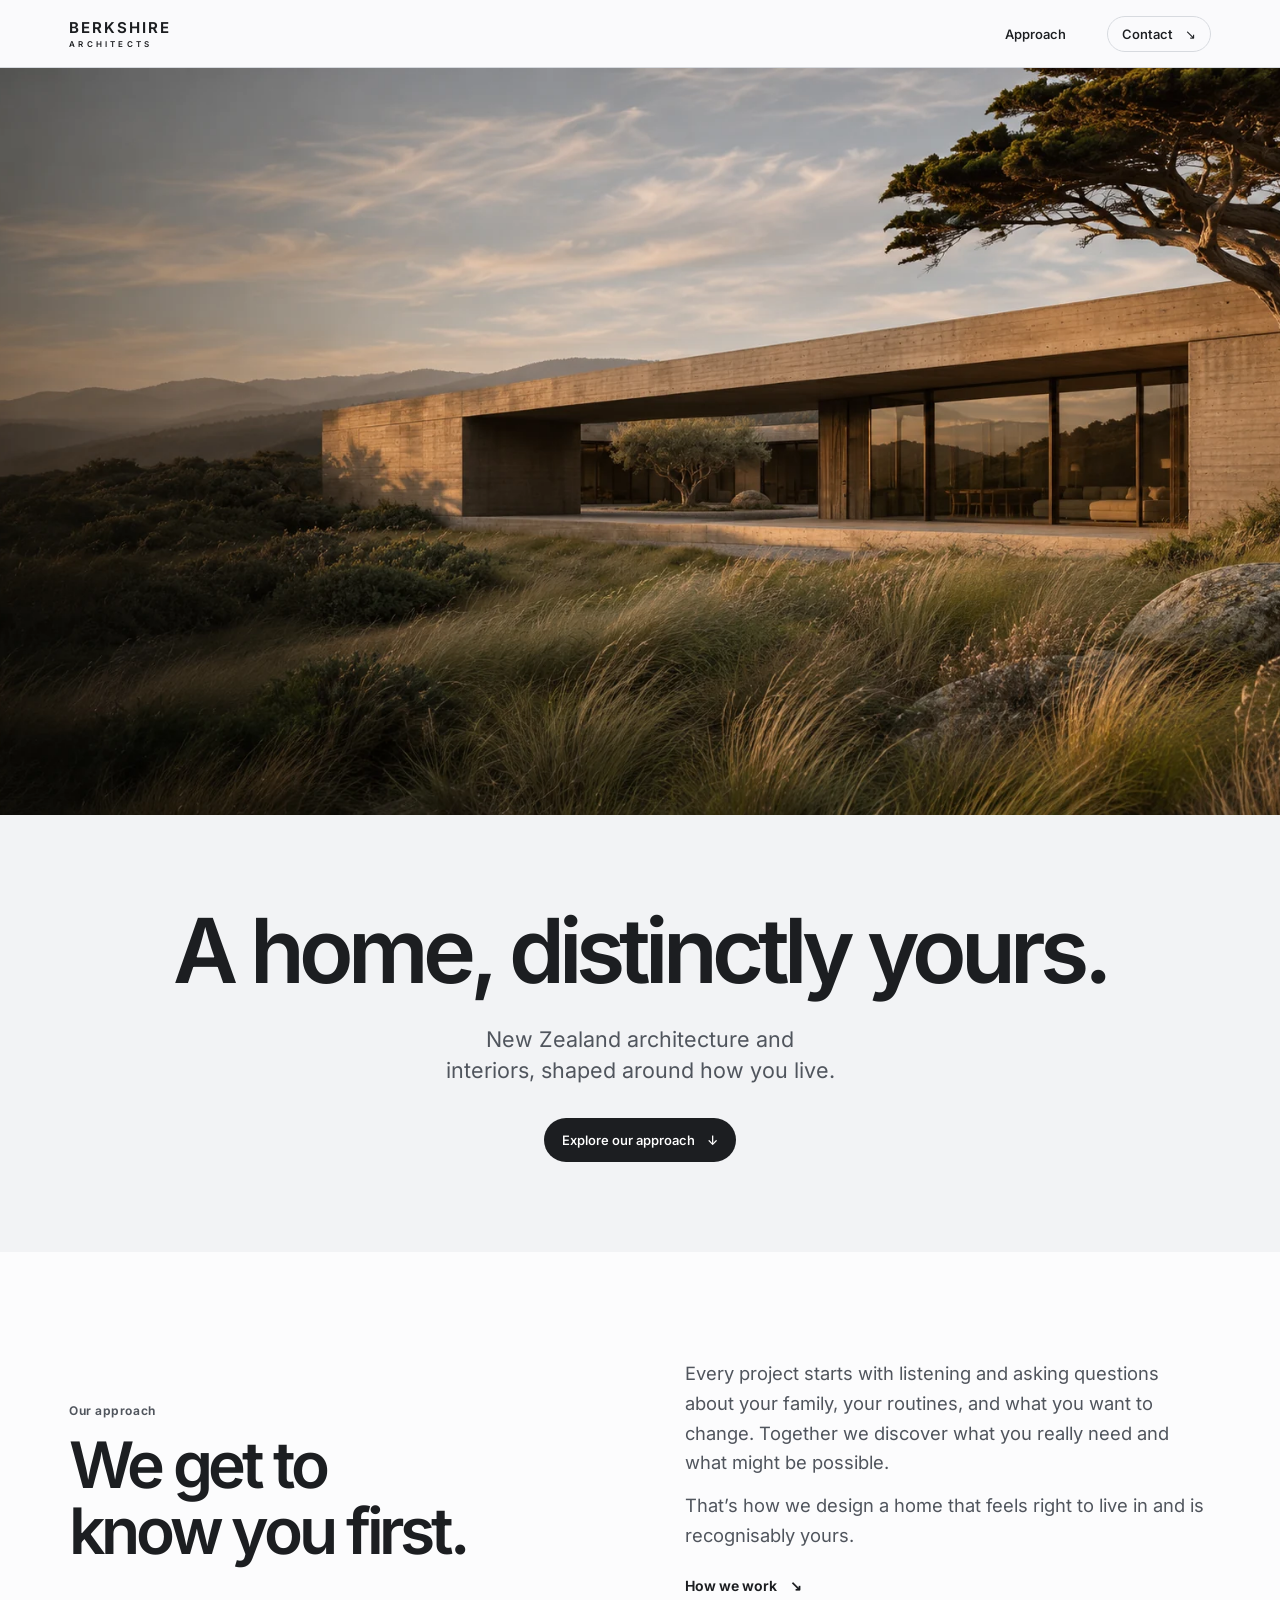
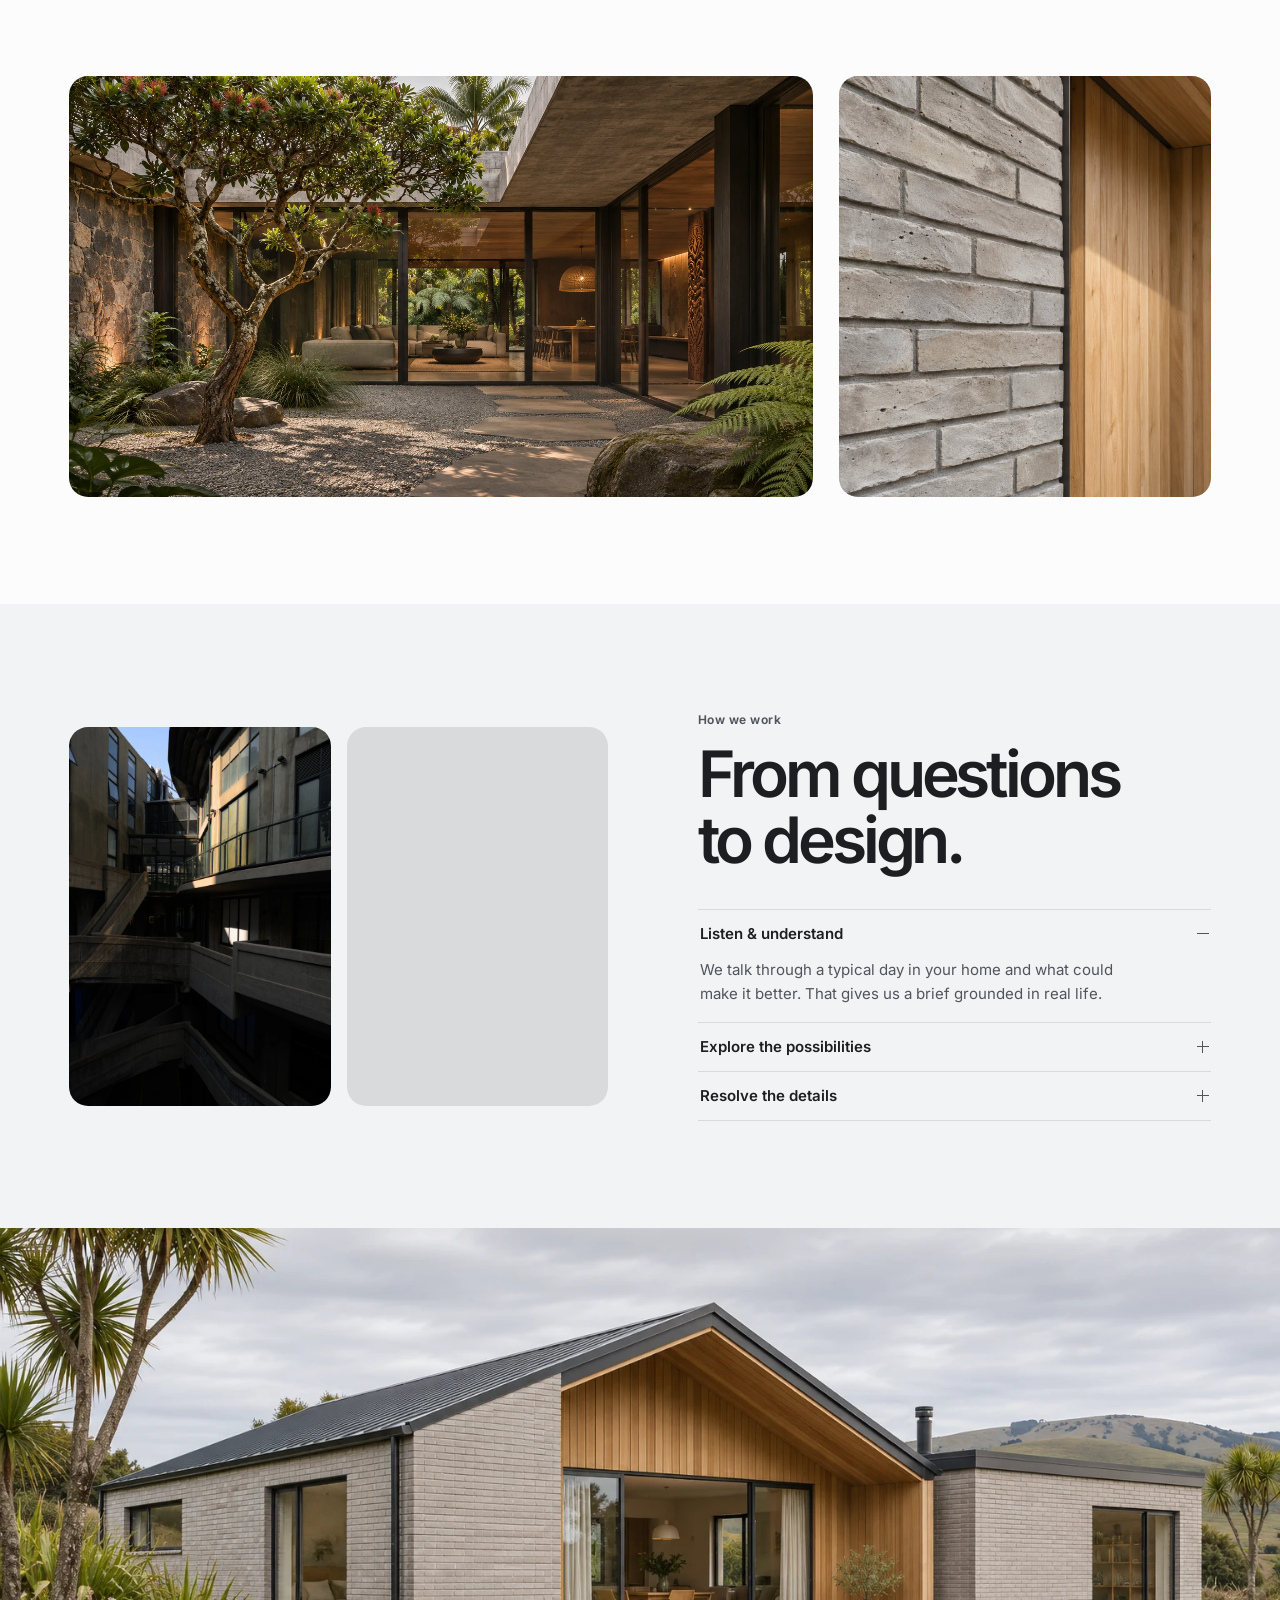
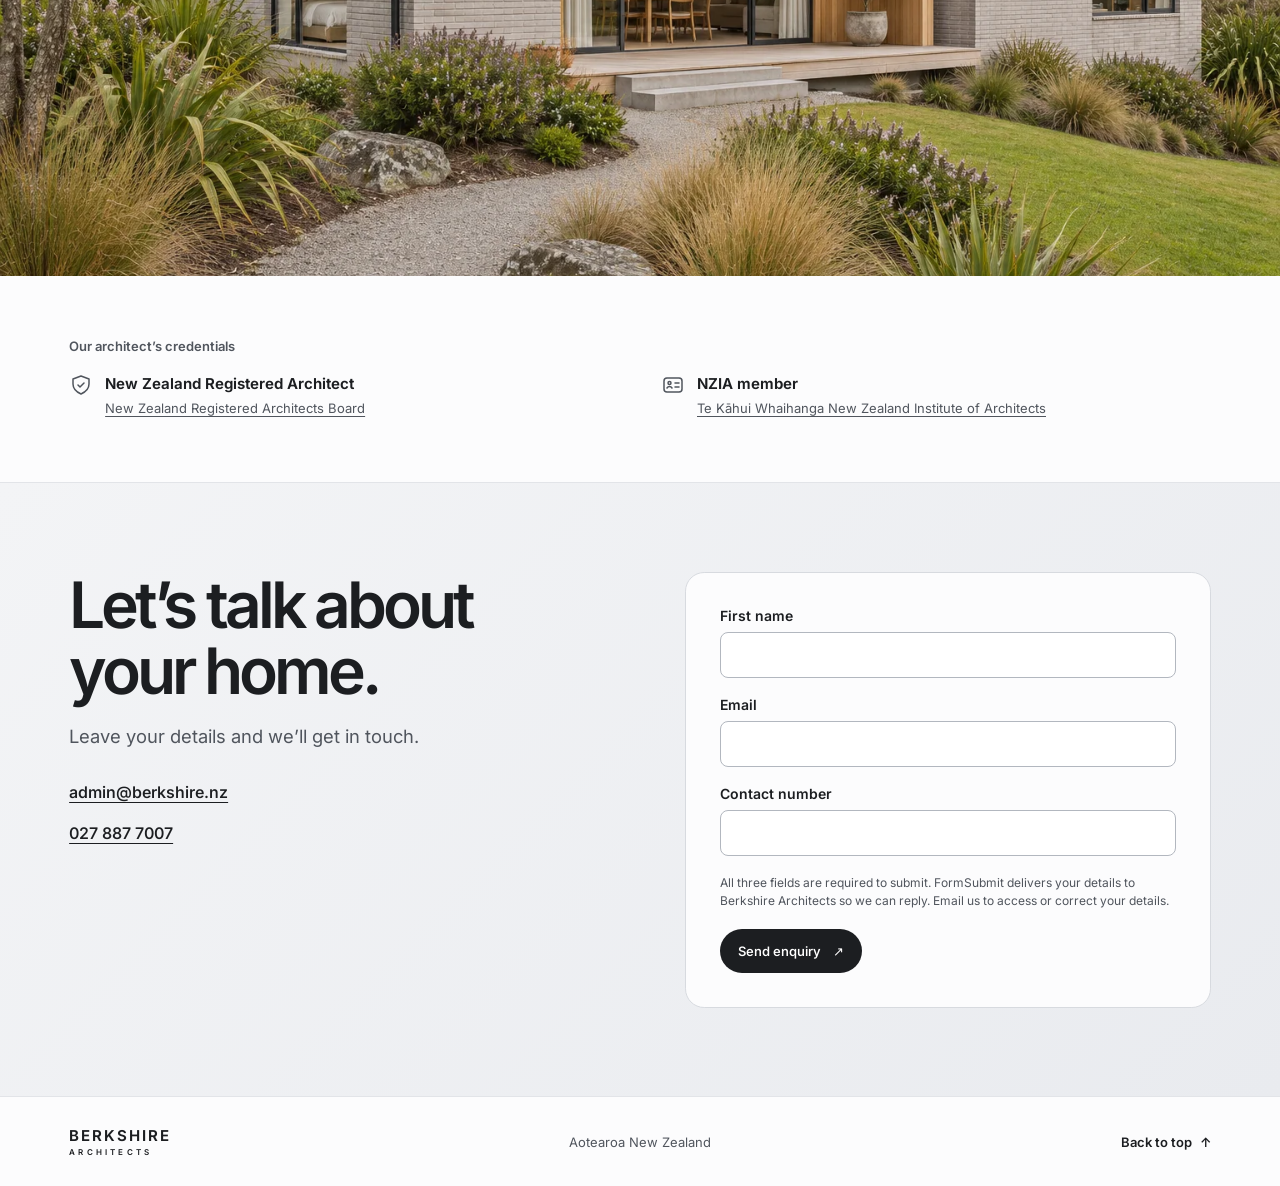
==== index.html @ 003aef17 "Publish Berkshire Architects website" ====
<!doctype html>
<html lang="en-NZ">
<head>
  <meta charset="utf-8">
  <meta name="viewport" content="width=device-width, initial-scale=1">
  <meta name="theme-color" content="#f2f3f5">
  <meta name="description" content="Berkshire Architects is a New Zealand architecture practice designing homes and interiors around the people who live in them.">
  <meta property="og:type" content="website">
  <meta property="og:title" content="Berkshire Architects">
  <meta property="og:description" content="Residential architecture and interiors shaped by everyday life and the possibilities of place.">
  <title>Berkshire Architects — Architecture &amp; Interiors, New Zealand</title>
  <link rel="icon" href="data:,">
  <link rel="preload" href="assets/fonts/inter.woff2" as="font" type="font/woff2" crossorigin>
  <link rel="stylesheet" href="styles.css">
  <script src="site.js" defer></script>
</head>
<body id="home">
  <a class="skip-link" href="#main">Skip to content</a>
  <header class="site-header">
    <div class="header-inner wrap">
      <a class="wordmark" href="#home" aria-label="Berkshire Architects home">
        <span aria-hidden="true">Berkshire <small>Architects</small></span>
      </a>
      <nav class="primary-nav" id="primary-nav" aria-label="Main navigation">
        <a href="#approach">Approach</a>
        <a href="#contact" class="nav-contact">Contact <span aria-hidden="true">↘</span></a>
      </nav>
    </div>
  </header>

  <main id="main" tabindex="-1">
    <section class="hero" aria-labelledby="hero-title">
      <picture class="hero-media frame">
        <source media="(max-width: 620px)" srcset="assets/images/coastal-house-mobile.webp">
        <img src="assets/images/coastal-house.webp" alt="A low concrete house set among coastal grasses" width="1774" height="887" fetchpriority="high">
      </picture>
      <div class="hero-copy wrap" data-reveal>
        <h1 id="hero-title">A home, <span>distinctly yours.</span></h1>
        <p class="hero-description">New Zealand architecture and interiors, shaped around how you live.</p>
        <a class="button-link" href="#approach">Explore our approach <span aria-hidden="true">↓</span></a>
      </div>
    </section>

    <section class="approach wrap" id="approach" aria-labelledby="approach-title">
      <div class="intro section-grid" data-reveal>
        <div>
          <p class="eyebrow">Our approach</p>
          <h2 id="approach-title">We get to know you first.</h2>
        </div>
        <div class="intro-detail">
          <p>Every project starts with listening and asking questions about your family, your routines, and what you want to change. Together we discover what you really need and what might be possible.</p>
          <p>That’s how we design a home that feels right to live in and is recognisably yours.</p>
          <a class="text-link" href="#process">How we work <span aria-hidden="true">↘</span></a>
        </div>
      </div>
      <div class="image-pair">
        <figure class="frame image-pair-main" data-reveal>
          <img src="assets/images/courtyard-house.webp" alt="Timber and glass opening onto a sheltered courtyard garden" loading="lazy" decoding="async">
        </figure>
        <figure class="frame image-pair-detail" data-reveal>
          <img src="assets/images/brick-timber-detail.webp" alt="Close-up of grey clay bricks and recessed mortar meeting light timber cladding" loading="lazy" decoding="async">
        </figure>
      </div>
    </section>

    <section class="process" id="process" aria-labelledby="process-title">
      <div class="wrap process-grid">
        <div class="process-photos" data-reveal>
          <figure class="frame">
            <img src="assets/images/concrete-passage.webp" alt="Sunlight crossing the walkways of a concrete building" loading="lazy" decoding="async">
          </figure>
          <figure class="frame">
            <img src="assets/images/concrete-stair.webp" alt="A curved staircase in a softly lit concrete interior" loading="lazy" decoding="async">
          </figure>
        </div>
        <div class="process-copy" data-reveal>
          <p class="eyebrow">How we work</p>
          <h2 id="process-title">From questions to design.</h2>
          <div class="process-steps">
            <details name="design-process" open>
              <summary>Listen &amp; understand</summary>
              <p>We talk through a typical day in your home and what could make it better. That gives us a brief grounded in real life.</p>
            </details>
            <details name="design-process">
              <summary>Explore the possibilities</summary>
              <p>We test layouts, daylight, and how the home sits on the land before choosing a direction together.</p>
            </details>
            <details name="design-process">
              <summary>Resolve the details</summary>
              <p>We refine what you’ll see and touch every day, from a window that frames the view to the feel of the materials underfoot.</p>
            </details>
          </div>
        </div>
      </div>
    </section>

    <figure class="frame house-image">
      <img src="assets/images/new-zealand-brick-house.webp" alt="Contemporary New Zealand home with pale brick, light timber, dark gables and a native garden" loading="lazy" decoding="async">
    </figure>

    <section class="credentials wrap" aria-labelledby="credentials-title" data-reveal>
      <h2 id="credentials-title">Our architect’s credentials</h2>
      <ul>
        <li>
          <svg class="credential-icon" width="24" height="24" viewBox="0 0 24 24" fill="none" stroke="currentColor" stroke-width="1.5" stroke-linecap="round" stroke-linejoin="round" aria-hidden="true"><path d="M12 3 20 6v5c0 5-3.5 8-8 10-4.5-2-8-5-8-10V6l8-3Z"/><path d="m9 12 2 2 4-4"/></svg>
          <span><strong>New Zealand Registered Architect</strong><a href="https://www.nzrab.nz/">New Zealand Registered Architects Board</a></span>
        </li>
        <li>
          <svg class="credential-icon" width="24" height="24" viewBox="0 0 24 24" fill="none" stroke="currentColor" stroke-width="1.5" stroke-linecap="round" stroke-linejoin="round" aria-hidden="true"><rect x="3" y="5" width="18" height="14" rx="3"/><circle cx="8.5" cy="10" r="1.5"/><path d="M6 15c.6-1 1.4-1.5 2.5-1.5S10.4 14 11 15m3-5h4m-4 4h4"/></svg>
          <span><strong>NZIA member</strong><a href="https://www.nzia.co.nz/">Te Kāhui Whaihanga New Zealand Institute of Architects</a></span>
        </li>
      </ul>
    </section>

    <section class="contact" id="contact" aria-labelledby="contact-title">
      <div class="wrap section-grid contact-inner">
        <div class="contact-detail" data-reveal>
          <h2 id="contact-title">Let’s talk about your home.</h2>
          <p>Leave your details and we’ll get in touch.</p>
          <address>
            <a href="mailto:admin@berkshire.nz">admin@berkshire.nz</a>
            <a href="tel:+64278877007">027 887 7007</a>
          </address>
        </div>
        <form class="enquiry-form" action="https://formsubmit.co/admin@berkshire.nz" method="post" aria-label="Project enquiry" aria-describedby="enquiry-privacy" data-reveal>
          <input type="hidden" name="_subject" value="New Berkshire Architects enquiry">
          <label for="first-name">First name</label>
          <input id="first-name" name="name" type="text" autocomplete="given-name" maxlength="100" required>
          <label for="email">Email</label>
          <input id="email" name="email" type="email" autocomplete="email" maxlength="254" required>
          <label for="phone">Contact number</label>
          <input id="phone" name="phone" type="tel" autocomplete="tel" pattern="(?=(?:\D*\d){7,15}\D*$)[0-9+\(\) .\-]+" title="Enter a phone number with 7 to 15 digits, including any country code." maxlength="32" required>
          <p id="enquiry-privacy">All three fields are required to submit. FormSubmit delivers your details to Berkshire Architects so we can reply. Email us to access or correct your details.</p>
          <button class="button-link" type="submit">Send enquiry <span aria-hidden="true">↗</span></button>
        </form>
      </div>
    </section>
  </main>

  <footer class="site-footer">
    <div class="wrap">
      <div class="footer-row">
        <a class="wordmark" href="#home" aria-label="Berkshire Architects home">
          <span aria-hidden="true">Berkshire <small>Architects</small></span>
        </a>
        <p class="footer-location">Aotearoa New Zealand</p>
        <a class="back-top" href="#home">Back to top <span aria-hidden="true">↑</span></a>
      </div>
    </div>
  </footer>
</body>
</html>
---- styles.css ----
@font-face {
  font-family: Inter;
  src: url('assets/fonts/inter.woff2') format('woff2');
  font-weight: 400 700;
  font-display: swap;
}

:root {
  color-scheme: light;
  --paper: #fcfcfd;
  --silver: #f2f3f5;
  --ink: #1c1e21;
  --secondary: #50555d;
  --line: #d7dadf;
  --focus: #3a5a7d;
  --font: -apple-system, BlinkMacSystemFont, Inter, 'Segoe UI', sans-serif;
  --inset: clamp(20px, 5.4vw, 88px);
  --section-space: clamp(64px, 8.4vw, 134px);
  --radius: clamp(14px, 1.5vw, 24px);
}

*, *::before, *::after { box-sizing: border-box; }

html {
  scroll-behavior: smooth;
  scroll-padding-top: 78px;
}

body {
  margin: 0;
  background: var(--paper);
  color: var(--ink);
  font-family: var(--font);
  -webkit-font-smoothing: antialiased;
}

a { color: inherit; }
img { display: block; width: 100%; }
figure, p, h1, h2 { margin: 0; }

:focus-visible {
  outline: 2px solid var(--focus);
  outline-offset: 4px;
}

.wrap {
  width: min(calc(100% - 2 * var(--inset)), 1264px);
  margin-inline: auto;
}

.skip-link {
  position: fixed;
  top: 12px;
  left: 12px;
  z-index: 4;
  transform: translateY(-150%);
  border: 1px solid var(--line);
  border-radius: 6px;
  padding: 10px 16px;
  background: white;
}

.skip-link:focus { transform: none; }

.site-header {
  position: sticky;
  top: 0;
  z-index: 2;
  border-bottom: 1px solid #d7dadf;
  background: rgb(250 250 252 / 94%);
  backdrop-filter: blur(16px);
}

.header-inner {
  display: flex;
  min-height: 67px;
  align-items: center;
  justify-content: space-between;
  gap: 16px;
}

.wordmark {
  display: inline-flex;
  align-items: center;
  gap: 11px;
  width: fit-content;
  min-height: 44px;
  font-size: 15px;
  font-weight: 650;
  line-height: 1;
  letter-spacing: 0.13em;
  text-decoration: none;
  text-transform: uppercase;
}

.wordmark small {
  display: block;
  margin-top: 5px;
  font-size: 8px;
  font-weight: 600;
  letter-spacing: 0.4em;
}

.primary-nav { display: flex; align-items: center; gap: clamp(22px, 3.2vw, 46px); }

.primary-nav a {
  display: inline-flex;
  min-height: 44px;
  align-items: center;
  color: var(--ink);
  font-size: 13px;
  font-weight: 550;
  text-decoration: none;
}

.primary-nav a:hover { text-decoration: underline; text-underline-offset: 4px; }

.primary-nav .nav-contact {
  min-height: 36px;
  gap: 12px;
  border: 1px solid var(--line);
  border-radius: 999px;
  padding: 8px 14px;
  transition: background-color 200ms ease, border-color 200ms ease, color 200ms ease;
}

.primary-nav .nav-contact:hover {
  border-color: var(--ink);
  background: var(--ink);
  color: white;
  text-decoration: none;
}

.hero {
  background: var(--silver);
  text-align: center;
}

.hero-copy { padding-block: clamp(48px, 7vw, 102px); }

h1, h2 {
  font-weight: 600;
  line-height: 1.03;
  letter-spacing: -0.065em;
  text-wrap: balance;
}

h1 { font-size: clamp(42px, 7vw, 104px); }
h1 span { white-space: nowrap; }
h2 { font-size: clamp(37px, 5vw, 74px); }

.hero-description {
  max-width: 46ch;
  margin: clamp(16px, 2.2vw, 27px) auto 0;
  color: var(--secondary);
  font-size: clamp(16px, 1.68vw, 24px);
  line-height: 1.45;
  text-wrap: balance;
}

.button-link {
  display: inline-flex;
  min-height: 44px;
  align-items: center;
  gap: 12px;
  margin-top: clamp(20px, 2.5vw, 34px);
  border: 0;
  border-radius: 999px;
  padding: 11px 18px;
  background: var(--ink);
  color: white;
  font-family: inherit;
  font-size: 13px;
  font-weight: 550;
  text-decoration: none;
  transition: background-color 200ms ease;
  cursor: pointer;
}

.button-link:hover { background: #3a3e46; }

.hero-media img { object-position: center 58%; }

.eyebrow {
  margin-bottom: 14px;
  color: var(--secondary);
  font-size: 12px;
  font-weight: 650;
  letter-spacing: 0.045em;
}

.section-grid, .process-grid {
  display: grid;
  grid-template-columns: 1fr 1fr;
  column-gap: clamp(34px, 7vw, 115px);
}

.approach, .process { padding-block: var(--section-space); }

.intro {
  align-items: center;
  margin-bottom: clamp(34px, 5.4vw, 76px);
}

.intro h2 { max-width: 12ch; }
.intro-detail { max-width: 550px; }

.intro-detail p, .contact-detail > p {
  color: var(--secondary);
  font-size: clamp(16px, 1.43vw, 20px);
  line-height: 1.62;
}

.intro-detail p + p { margin-top: 13px; }

.text-link {
  display: inline-flex;
  min-height: 44px;
  align-items: center;
  gap: 13px;
  margin-top: 13px;
  font-size: 14px;
  font-weight: 650;
  text-decoration: none;
}

.text-link:hover { text-decoration: underline; text-underline-offset: 4px; }

.text-link span { transition: transform 200ms ease; }
.text-link:hover span { transform: translate(2px, 2px); }

.image-pair {
  display: grid;
  grid-template-columns: 2fr 1fr;
  gap: clamp(12px, 2vw, 26px);
}

.frame {
  display: block;
  overflow: hidden;
  overflow: clip;
  border-radius: var(--radius);
  background: #d8dadc;
}

.frame img { height: 100%; object-fit: cover; }
.frame.hero-media, .frame.house-image { border-radius: 0; }
.hero-media { height: clamp(390px, 83svh, 980px); }
.house-image { height: clamp(360px, 72svh, 840px); }
.house-image img { object-position: center 60%; }
.image-pair-main { aspect-ratio: 1.77; }
.image-pair-detail { position: relative; }
.image-pair-detail img { position: absolute; inset: 0; }

.process { background: var(--silver); }

.process-grid {
  grid-template-columns: 1.05fr 1fr;
  align-items: center;
}

.process-photos {
  display: grid;
  grid-template-columns: 1fr 1fr;
  gap: clamp(10px, 1.25vw, 18px);
}

.process-photos .frame { aspect-ratio: 0.69; }
.process-photos .frame:last-child img { object-position: 42% center; }

.process h2 { max-width: 12ch; }
.process-steps { margin-top: clamp(20px, 3vw, 36px); }

.process-steps details { border-top: 1px solid var(--line); }
.process-steps details:last-child { border-bottom: 1px solid var(--line); }

.process-steps summary {
  display: flex;
  min-height: 48px;
  align-items: center;
  justify-content: space-between;
  gap: 12px;
  padding: 13px 2px;
  font-size: 15px;
  font-weight: 600;
  list-style: none;
  cursor: pointer;
}

.process-steps summary::-webkit-details-marker { display: none; }

.process-steps summary::after {
  flex: 0 0 12px;
  height: 12px;
  background: linear-gradient(var(--secondary), var(--secondary)) center / 12px 1px no-repeat,
    linear-gradient(var(--secondary), var(--secondary)) center / 1px 12px no-repeat;
  content: '';
}

.process-steps details[open] summary::after { background-size: 12px 1px, 0 0; }
.process-steps summary:hover { color: var(--secondary); }
.process-steps p { max-width: 51ch; padding: 0 18px 16px 2px; color: var(--secondary); font-size: 15px; line-height: 1.6; }

.credentials { padding-block: clamp(34px, 5vw, 68px); }

.credentials h2 {
  margin-bottom: 20px;
  color: var(--secondary);
  font-size: 13px;
  letter-spacing: 0;
}

.credentials ul {
  display: grid;
  grid-template-columns: 1fr 1fr;
  gap: 24px 42px;
  margin: 0;
  padding: 0;
  list-style: none;
}

.credentials li { display: flex; align-items: start; gap: 12px; }
.credential-icon { flex: 0 0 24px; color: var(--secondary); }
.credentials strong, .credentials a { display: block; line-height: 1.5; }
.credentials strong { margin-bottom: 3px; font-size: 15px; font-weight: 650; }
.credentials a { color: var(--secondary); font-size: 13px; text-underline-offset: 3px; }

.contact {
  border-top: 1px solid #e2e4e8;
  border-bottom: 1px solid #e2e4e8;
  background: linear-gradient(135deg, #f3f4f6, #e9ebef);
}

.contact-inner { align-items: start; padding-block: clamp(54px, 6.9vw, 102px); }
.contact h2 { max-width: 13ch; }
.contact-detail > p { margin-top: 18px; }
.contact-detail address { display: grid; justify-items: start; gap: 7px; margin-top: 24px; font-style: normal; }
.contact-detail address a { min-height: 34px; padding-block: 7px; font-weight: 550; text-underline-offset: 4px; }

.enquiry-form {
  display: grid;
  align-items: start;
  justify-items: stretch;
  border: 1px solid var(--line);
  border-radius: var(--radius);
  padding: clamp(18px, 3vw, 34px);
  background: var(--paper);
}

.enquiry-form label { margin-bottom: 8px; font-size: 14px; font-weight: 600; }

.enquiry-form input:not([type='hidden']) {
  width: 100%;
  min-width: 0;
  min-height: 46px;
  margin-bottom: 18px;
  border: 1px solid #b2b7bf;
  border-radius: 8px;
  padding: 10px 12px;
  background: white;
  color: var(--ink);
  font: inherit;
}

.enquiry-form p { color: var(--secondary); font-size: 12px; line-height: 1.55; }
.enquiry-form .button-link { justify-self: start; margin-top: 18px; }

.site-footer { padding-block: 23px 22px; }

.footer-row {
  display: grid;
  grid-template-columns: 1fr 1fr 1fr;
  align-items: center;
  gap: 15px;
}

.footer-location { color: var(--secondary); font-size: 13px; text-align: center; }

.back-top {
  display: inline-flex;
  min-height: 44px;
  align-items: center;
  justify-self: end;
  gap: 8px;
  font-size: 13px;
  font-weight: 600;
  text-decoration: none;
}

.back-top:hover { text-decoration: underline; text-underline-offset: 4px; }

@keyframes reveal {
  from { opacity: 0.82; transform: translateY(14px); }
  to { opacity: 1; transform: translateY(0); }
}

@keyframes settle {
  from { transform: scale(1.05); }
  to { transform: scale(1); }
}

@keyframes hero-drift {
  from { transform: scale(1); }
  to { transform: scale(1.055); }
}

@media (prefers-reduced-motion: no-preference) {
  .is-revealed {
    animation: reveal 720ms cubic-bezier(0.22, 0.61, 0.36, 1) both;
  }

  @supports (animation-timeline: view()) {
    .frame:not(.hero-media) img {
      animation: settle linear both;
      animation-timeline: view();
      animation-range: entry 0% cover 45%;
    }

    .hero-media img {
      animation: hero-drift linear both;
      animation-timeline: view();
      animation-range: contain 50% exit 100%;
    }
  }
}

@media (max-width: 820px) {
  .section-grid, .process-grid { column-gap: 30px; }
  .hero-media { height: clamp(390px, 70vw, 620px); }
  .house-image { height: clamp(340px, 60vw, 620px); }
  .image-pair { grid-template-columns: 1.5fr 1fr; }
  .image-pair-main { aspect-ratio: 1.36; }
}

@media (max-width: 620px) {
  html { scroll-padding-top: 71px; }
  .header-inner { min-height: 60px; gap: 10px; }
  .wordmark { font-size: 13px; }
  .primary-nav { gap: clamp(10px, 3vw, 18px); }
  .primary-nav a { font-size: 12px; }
  .primary-nav .nav-contact { min-height: 44px; gap: 6px; padding-inline: 10px; }
  .hero-media { height: clamp(300px, 55svh, 520px); }
  .house-image { height: auto; aspect-ratio: 1.2; }
  h1 { font-size: clamp(36px, 9.75vw, 56px); }
  h2 { font-size: clamp(36px, 8.2vw, 48px); }
  .section-grid, .process-grid { grid-template-columns: 1fr; row-gap: 22px; }
  .image-pair { grid-template-columns: 1fr; }
  .image-pair-detail { aspect-ratio: 1.54; }
  .process-copy { grid-row: 1; }
  .process-photos .frame { aspect-ratio: 0.88; }
  .credentials ul { grid-template-columns: 1fr; }
  .contact-inner { row-gap: 32px; }
  .footer-row { grid-template-columns: 1fr auto; row-gap: 4px; }
  .footer-location { grid-row: 2; text-align: left; }
  .back-top { grid-column: 2; grid-row: 1; }
}

@media (prefers-reduced-motion: reduce) {
  html { scroll-behavior: auto; }
  *, *::before, *::after { animation: none !important; transition: none !important; }
}
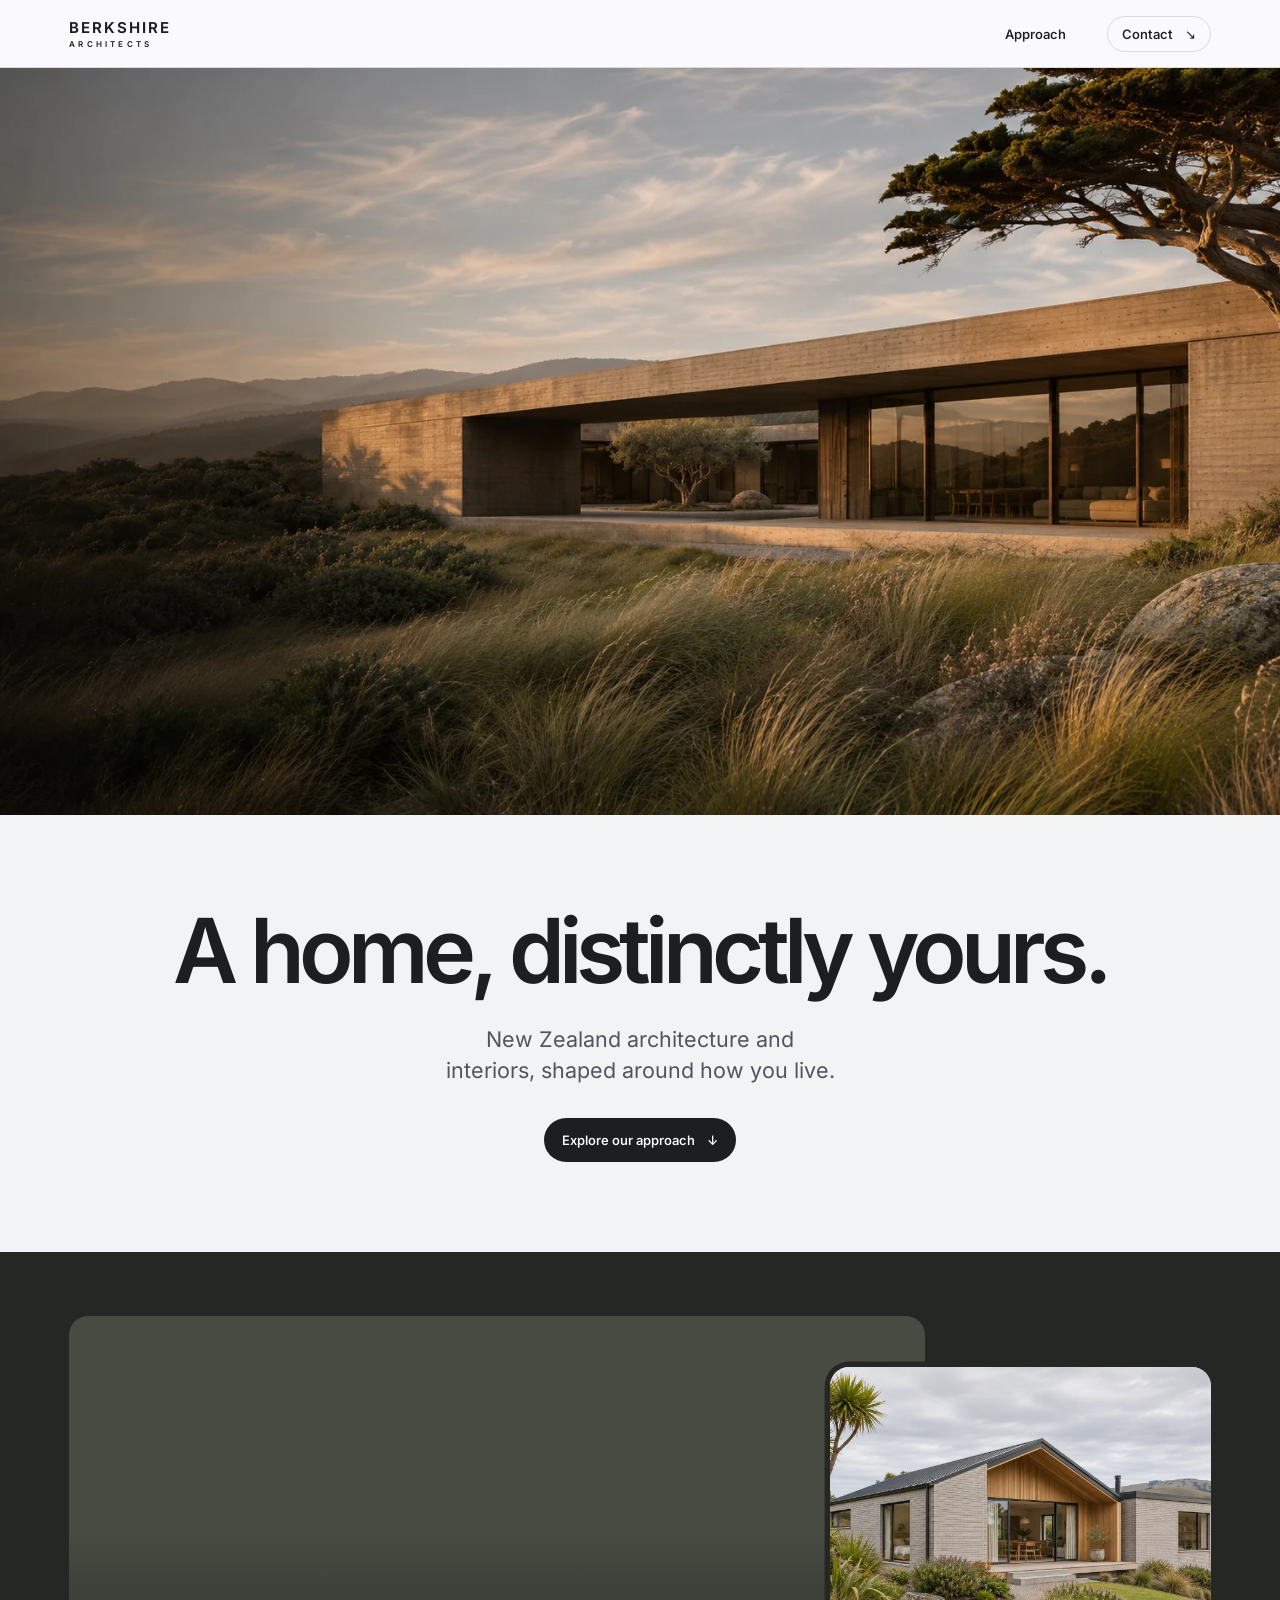
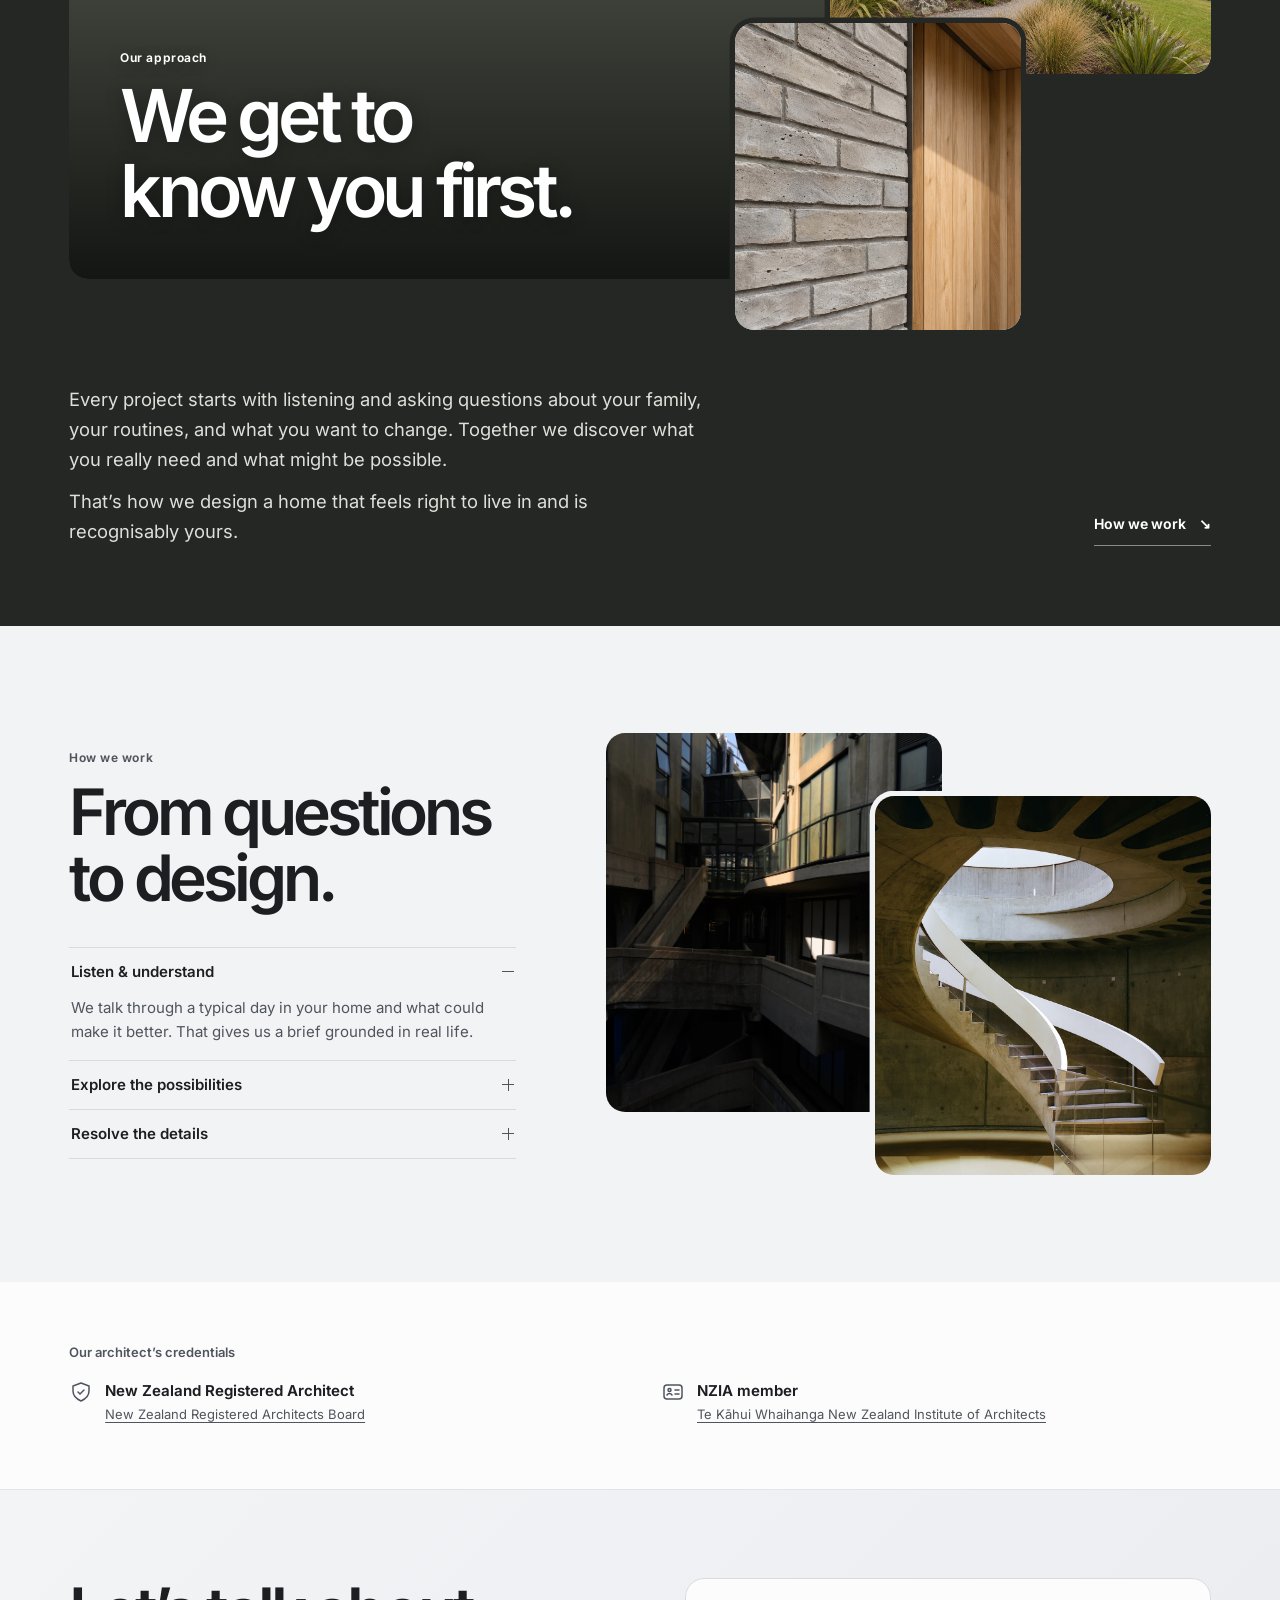
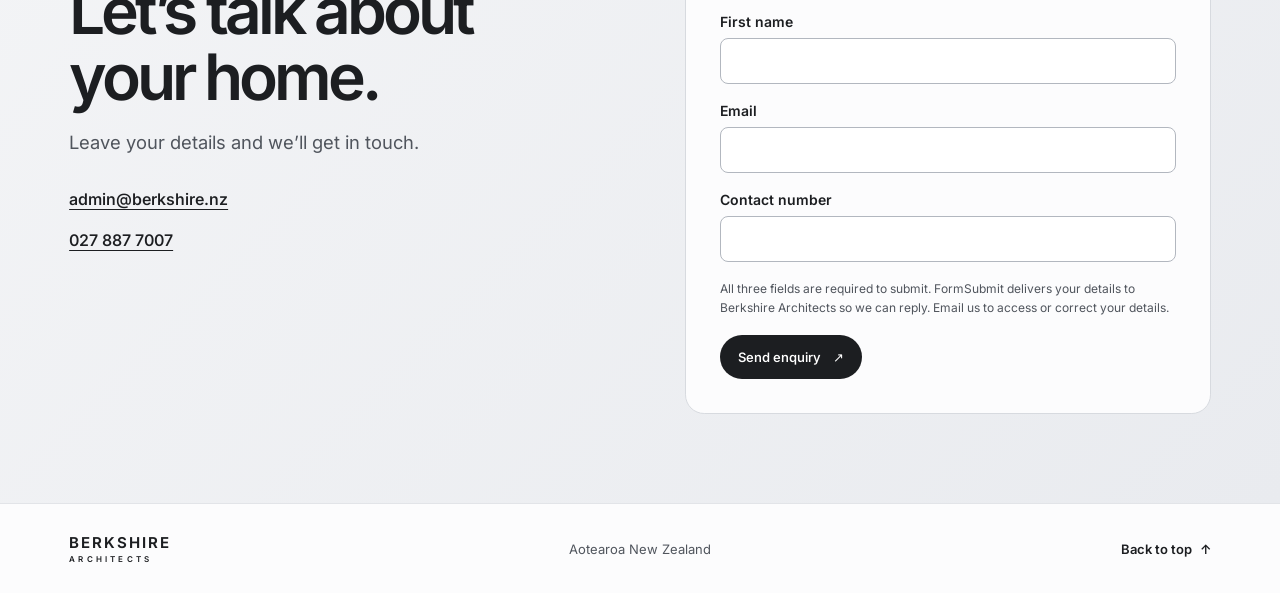
==== commit d1a93c26: "Layer the approach imagery and add scroll zoom" ====
--- a/index.html
+++ b/index.html
@@ -11,7 +11,7 @@
   <title>Berkshire Architects — Architecture &amp; Interiors, New Zealand</title>
   <link rel="icon" href="data:,">
   <link rel="preload" href="assets/fonts/inter.woff2" as="font" type="font/woff2" crossorigin>
-  <link rel="stylesheet" href="styles.css">
+  <link rel="stylesheet" href="styles.css?v=2">
   <script src="site.js" defer></script>
 </head>
 <body id="home">
@@ -41,38 +41,33 @@
       </div>
     </section>
 
-    <section class="approach wrap" id="approach" aria-labelledby="approach-title">
-      <div class="intro section-grid" data-reveal>
-        <div>
-          <p class="eyebrow">Our approach</p>
-          <h2 id="approach-title">We get to know you first.</h2>
+    <section class="approach" id="approach" aria-labelledby="approach-title">
+      <div class="wrap approach-collage">
+        <div class="frame collage-photo collage-lead" data-reveal>
+          <img src="assets/images/courtyard-house.webp" alt="Timber and glass opening onto a sheltered courtyard garden" loading="lazy" decoding="async">
+          <div class="collage-caption">
+            <p class="eyebrow">Our approach</p>
+            <h2 id="approach-title">We get to know you first.</h2>
+          </div>
         </div>
-        <div class="intro-detail">
+        <figure class="frame collage-photo collage-exterior" data-reveal>
+          <img src="assets/images/new-zealand-brick-house.webp" alt="Contemporary New Zealand home with pale brick, light timber and a native garden" loading="lazy" decoding="async">
+        </figure>
+        <figure class="frame collage-photo collage-detail" data-reveal>
+          <img src="assets/images/brick-timber-detail.webp" alt="Close-up of grey clay bricks and recessed mortar meeting light timber cladding" loading="lazy" decoding="async">
+        </figure>
+      </div>
+      <div class="wrap approach-summary" data-reveal>
+        <div class="approach-detail">
           <p>Every project starts with listening and asking questions about your family, your routines, and what you want to change. Together we discover what you really need and what might be possible.</p>
           <p>That’s how we design a home that feels right to live in and is recognisably yours.</p>
-          <a class="text-link" href="#process">How we work <span aria-hidden="true">↘</span></a>
         </div>
-      </div>
-      <div class="image-pair">
-        <figure class="frame image-pair-main" data-reveal>
-          <img src="assets/images/courtyard-house.webp" alt="Timber and glass opening onto a sheltered courtyard garden" loading="lazy" decoding="async">
-        </figure>
-        <figure class="frame image-pair-detail" data-reveal>
-          <img src="assets/images/brick-timber-detail.webp" alt="Close-up of grey clay bricks and recessed mortar meeting light timber cladding" loading="lazy" decoding="async">
-        </figure>
+        <a class="text-link" href="#process">How we work <span aria-hidden="true">↘</span></a>
       </div>
     </section>
 
     <section class="process" id="process" aria-labelledby="process-title">
       <div class="wrap process-grid">
-        <div class="process-photos" data-reveal>
-          <figure class="frame">
-            <img src="assets/images/concrete-passage.webp" alt="Sunlight crossing the walkways of a concrete building" loading="lazy" decoding="async">
-          </figure>
-          <figure class="frame">
-            <img src="assets/images/concrete-stair.webp" alt="A curved staircase in a softly lit concrete interior" loading="lazy" decoding="async">
-          </figure>
-        </div>
         <div class="process-copy" data-reveal>
           <p class="eyebrow">How we work</p>
           <h2 id="process-title">From questions to design.</h2>
@@ -91,12 +86,16 @@
             </details>
           </div>
         </div>
+        <div class="process-photos">
+          <figure class="frame collage-photo process-passage" data-reveal>
+            <img src="assets/images/concrete-passage.webp" alt="Sunlight crossing the walkways of a concrete building" loading="lazy" decoding="async">
+          </figure>
+          <figure class="frame collage-photo process-stair" data-reveal>
+            <img src="assets/images/concrete-stair.webp" alt="A curved staircase in a softly lit concrete interior" loading="lazy" decoding="async">
+          </figure>
+        </div>
       </div>
     </section>
-
-    <figure class="frame house-image">
-      <img src="assets/images/new-zealand-brick-house.webp" alt="Contemporary New Zealand home with pale brick, light timber, dark gables and a native garden" loading="lazy" decoding="async">
-    </figure>
 
     <section class="credentials wrap" aria-labelledby="credentials-title" data-reveal>
       <h2 id="credentials-title">Our architect’s credentials</h2>
--- a/styles.css
+++ b/styles.css
@@ -195,44 +195,56 @@
   column-gap: clamp(34px, 7vw, 115px);
 }
 
-.approach, .process { padding-block: var(--section-space); }
-
-.intro {
-  align-items: center;
-  margin-bottom: clamp(34px, 5.4vw, 76px);
-}
-
-.intro h2 { max-width: 12ch; }
-.intro-detail { max-width: 550px; }
-
-.intro-detail p, .contact-detail > p {
+.approach {
+  --gallery-background: #252725;
+  padding-block: clamp(26px, 5vw, 80px) clamp(44px, 6.2vw, 94px);
+  background: var(--gallery-background);
+  color: #fff;
+}
+
+.approach-summary {
+  display: flex;
+  align-items: end;
+  justify-content: space-between;
+  gap: 24px;
+  margin-top: clamp(28px, 4.3vw, 64px);
+}
+
+.approach-detail { max-width: 660px; }
+
+.approach-detail p, .contact-detail > p {
   color: var(--secondary);
   font-size: clamp(16px, 1.43vw, 20px);
   line-height: 1.62;
 }
 
-.intro-detail p + p { margin-top: 13px; }
+.approach-detail p { color: #dedfd9; text-wrap: pretty; }
+.approach-detail p + p { margin-top: 13px; }
 
 .text-link {
   display: inline-flex;
   min-height: 44px;
   align-items: center;
   gap: 13px;
-  margin-top: 13px;
+  flex-shrink: 0;
   font-size: 14px;
   font-weight: 650;
   text-decoration: none;
 }
 
 .text-link:hover { text-decoration: underline; text-underline-offset: 4px; }
+.approach .text-link { border-bottom: 1px solid #888b83; }
+.approach .text-link:focus-visible { outline-color: #fff; }
 
 .text-link span { transition: transform 200ms ease; }
 .text-link:hover span { transform: translate(2px, 2px); }
 
-.image-pair {
+.approach-collage {
   display: grid;
-  grid-template-columns: 2fr 1fr;
-  gap: clamp(12px, 2vw, 26px);
+  grid-template-columns: repeat(12, minmax(0, 1fr));
+  grid-template-rows: repeat(12, minmax(0, 1fr));
+  height: clamp(470px, 48vw, 760px);
+  isolation: isolate;
 }
 
 .frame {
@@ -244,29 +256,72 @@
 }
 
 .frame img { height: 100%; object-fit: cover; }
-.frame.hero-media, .frame.house-image { border-radius: 0; }
+.frame.hero-media { border-radius: 0; }
 .hero-media { height: clamp(390px, 83svh, 980px); }
-.house-image { height: clamp(360px, 72svh, 840px); }
-.house-image img { object-position: center 60%; }
-.image-pair-main { aspect-ratio: 1.77; }
-.image-pair-detail { position: relative; }
-.image-pair-detail img { position: absolute; inset: 0; }
-
-.process { background: var(--silver); }
+
+.collage-lead {
+  grid-area: 1 / 1 / 12 / 10;
+  position: relative;
+  background: #474b42;
+  --zoom-end: 1.16;
+}
+
+.collage-lead img { object-position: 55% center; transform-origin: 50% 57%; }
+
+.collage-lead::after {
+  position: absolute;
+  inset: 0;
+  background: linear-gradient(0deg, rgb(12 14 12 / 87%), rgb(12 14 12 / 48%) 28%, transparent 62%);
+  content: '';
+}
+
+.collage-caption {
+  position: absolute;
+  z-index: 1;
+  right: 30%;
+  bottom: clamp(26px, 4vw, 58px);
+  left: clamp(24px, 4vw, 58px);
+  text-shadow: 0 2px 18px rgb(0 0 0 / 32%);
+}
+
+.collage-caption .eyebrow { margin-bottom: 13px; color: #fff; }
+.collage-caption h2 { max-width: 12ch; font-size: clamp(38px, 5.7vw, 82px); }
+
+.collage-exterior {
+  grid-area: 2 / 9 / 8 / 13;
+  z-index: 1;
+  box-shadow: 0 0 0 clamp(3px, 0.42vw, 7px) var(--gallery-background);
+}
+
+.collage-exterior img { object-position: 56% center; }
+
+.collage-detail {
+  grid-area: 7 / 8 / 13 / 11;
+  z-index: 2;
+  box-shadow: 0 0 0 clamp(3px, 0.42vw, 7px) var(--gallery-background);
+  --zoom-end: 1.19;
+}
+
+.collage-detail img { object-position: 64% center; transform-origin: 64% center; }
+
+.process { padding-block: var(--section-space); background: var(--silver); }
 
 .process-grid {
-  grid-template-columns: 1.05fr 1fr;
+  grid-template-columns: 0.85fr 1.15fr;
   align-items: center;
 }
 
 .process-photos {
   display: grid;
-  grid-template-columns: 1fr 1fr;
-  gap: clamp(10px, 1.25vw, 18px);
-}
-
-.process-photos .frame { aspect-ratio: 0.69; }
-.process-photos .frame:last-child img { object-position: 42% center; }
+  grid-template-columns: repeat(9, minmax(0, 1fr));
+  grid-template-rows: repeat(7, minmax(0, 1fr));
+  aspect-ratio: 1.37;
+  isolation: isolate;
+}
+
+.process-passage { grid-area: 1 / 1 / 7 / 6; }
+.process-stair { grid-area: 2 / 5 / 8 / 10; z-index: 1; box-shadow: 0 0 0 clamp(3px, 0.42vw, 7px) var(--silver); }
+.process-stair img { object-position: 42% center; }
 
 .process h2 { max-width: 12ch; }
 .process-steps { margin-top: clamp(20px, 3vw, 36px); }
@@ -394,9 +449,9 @@
   to { opacity: 1; transform: translateY(0); }
 }
 
-@keyframes settle {
-  from { transform: scale(1.05); }
-  to { transform: scale(1); }
+@keyframes collage-zoom {
+  from { transform: scale(1.015); }
+  to { transform: scale(var(--zoom-end, 1.13)); }
 }
 
 @keyframes hero-drift {
@@ -410,10 +465,10 @@
   }
 
   @supports (animation-timeline: view()) {
-    .frame:not(.hero-media) img {
-      animation: settle linear both;
+    .collage-photo img {
+      animation: collage-zoom linear both;
       animation-timeline: view();
-      animation-range: entry 0% cover 45%;
+      animation-range: entry 0% cover 83%;
     }
 
     .hero-media img {
@@ -422,14 +477,18 @@
       animation-range: contain 50% exit 100%;
     }
   }
+
+  @supports not (animation-timeline: view()) {
+    .collage-photo.is-revealed img {
+      animation: collage-zoom 1.5s cubic-bezier(0.22, 0.61, 0.36, 1) both;
+    }
+  }
 }
 
 @media (max-width: 820px) {
   .section-grid, .process-grid { column-gap: 30px; }
   .hero-media { height: clamp(390px, 70vw, 620px); }
-  .house-image { height: clamp(340px, 60vw, 620px); }
-  .image-pair { grid-template-columns: 1.5fr 1fr; }
-  .image-pair-main { aspect-ratio: 1.36; }
+  .approach-collage { height: clamp(390px, 61vw, 500px); }
 }
 
 @media (max-width: 620px) {
@@ -440,14 +499,18 @@
   .primary-nav a { font-size: 12px; }
   .primary-nav .nav-contact { min-height: 44px; gap: 6px; padding-inline: 10px; }
   .hero-media { height: clamp(300px, 55svh, 520px); }
-  .house-image { height: auto; aspect-ratio: 1.2; }
   h1 { font-size: clamp(36px, 9.75vw, 56px); }
   h2 { font-size: clamp(36px, 8.2vw, 48px); }
   .section-grid, .process-grid { grid-template-columns: 1fr; row-gap: 22px; }
-  .image-pair { grid-template-columns: 1fr; }
-  .image-pair-detail { aspect-ratio: 1.54; }
-  .process-copy { grid-row: 1; }
-  .process-photos .frame { aspect-ratio: 0.88; }
+  .approach-collage { height: auto; grid-template-rows: auto auto; }
+  .collage-lead { grid-area: 1 / 1 / 2 / 13; aspect-ratio: 1.05; }
+  .collage-caption { right: 16px; bottom: 24px; left: 20px; }
+  .collage-caption h2 { font-size: clamp(34px, 8vw, 49px); }
+  .collage-exterior { grid-area: 2 / 1 / 3 / 9; aspect-ratio: 1.23; margin-top: 12px; }
+  .collage-detail { grid-area: 2 / 8 / 3 / 13; aspect-ratio: 0.92; margin-top: -12px; }
+  .approach-collage .collage-photo { align-self: start; }
+  .approach-summary { align-items: start; flex-direction: column; gap: 14px; }
+  .process-grid { row-gap: 32px; }
   .credentials ul { grid-template-columns: 1fr; }
   .contact-inner { row-gap: 32px; }
   .footer-row { grid-template-columns: 1fr auto; row-gap: 4px; }
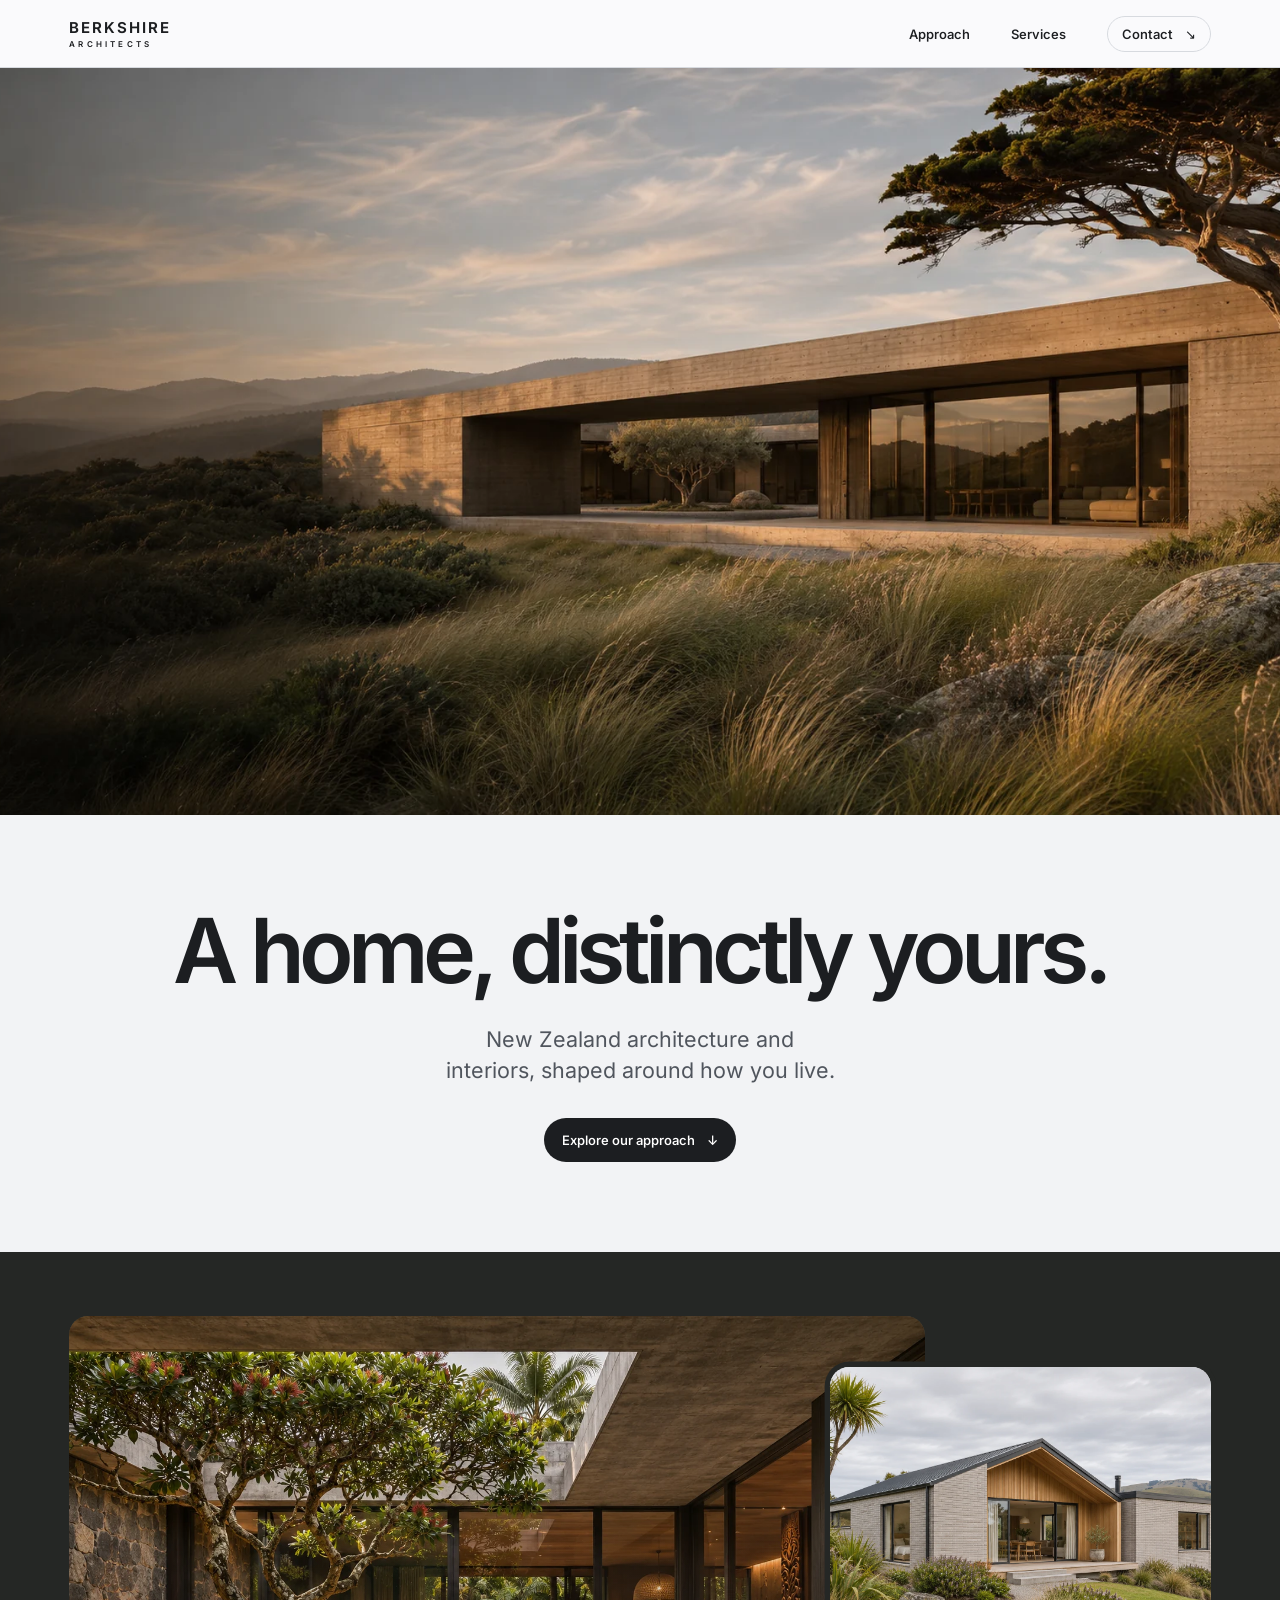
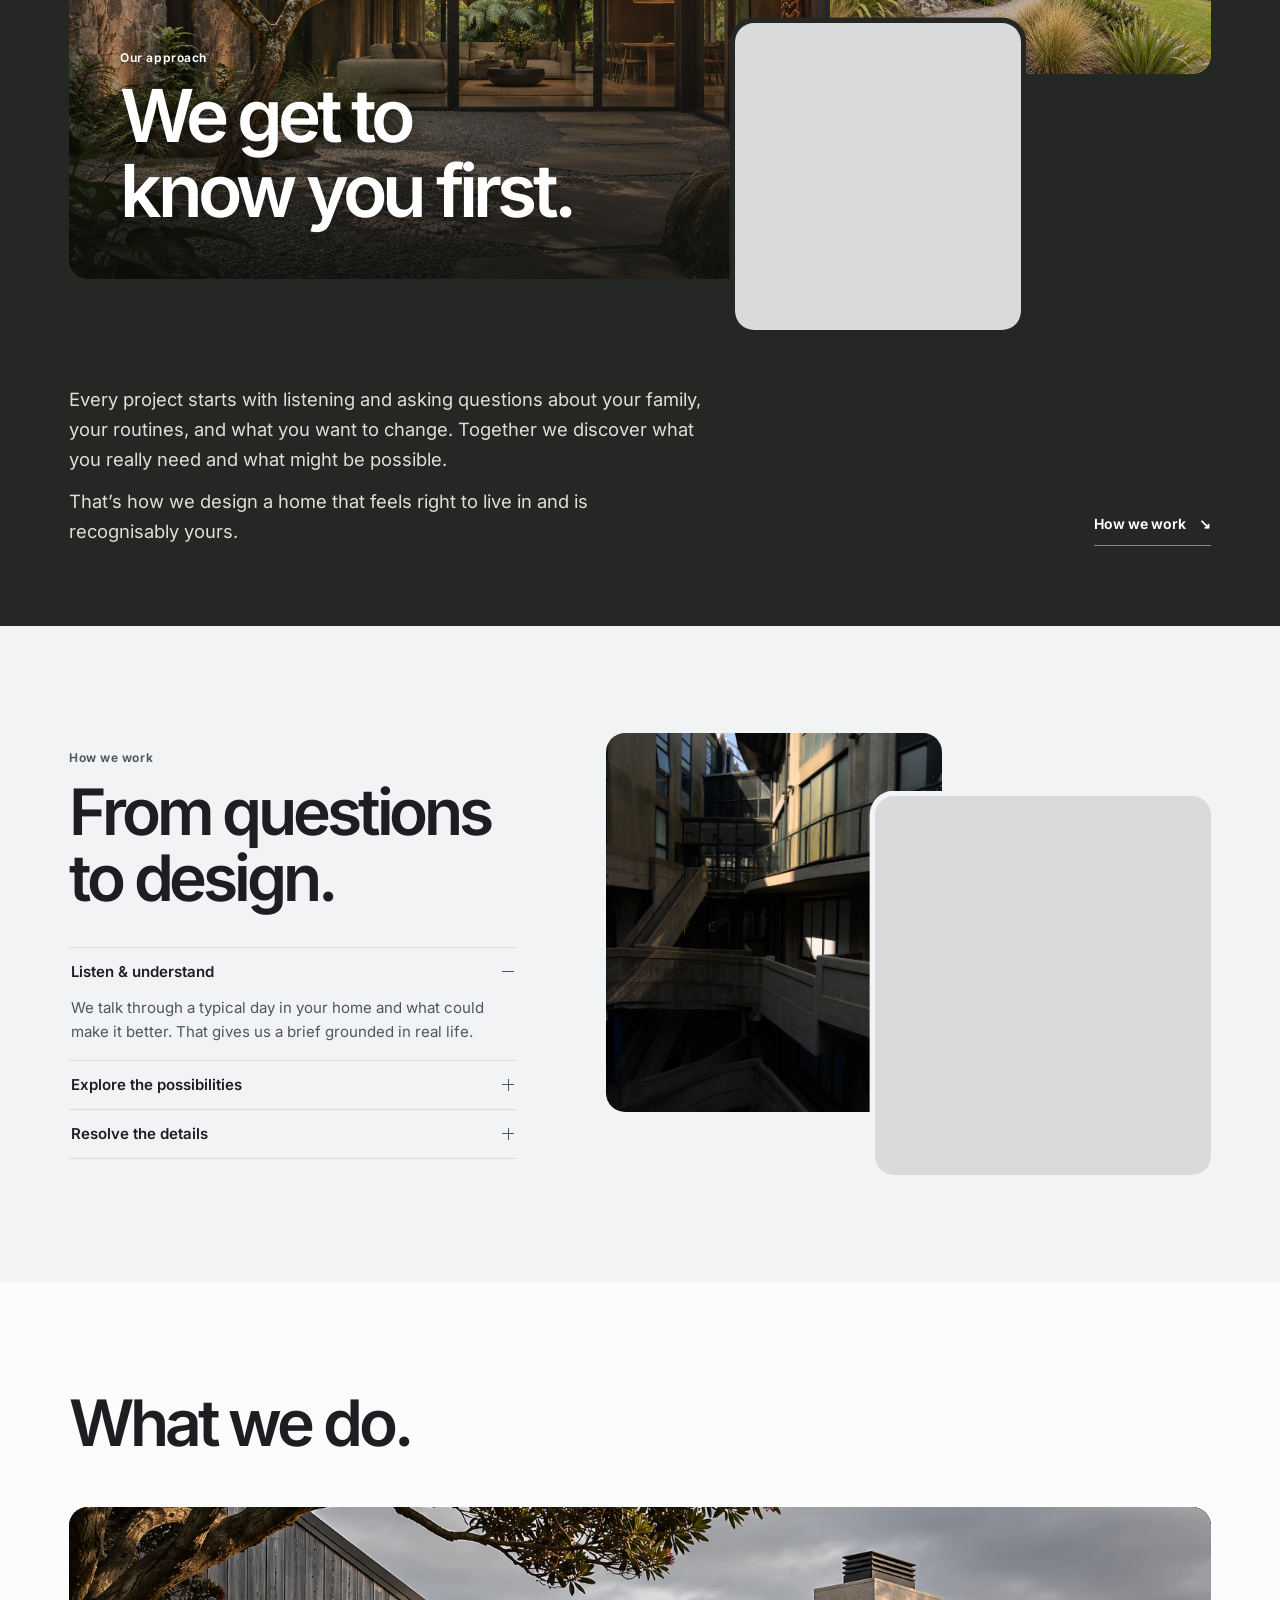
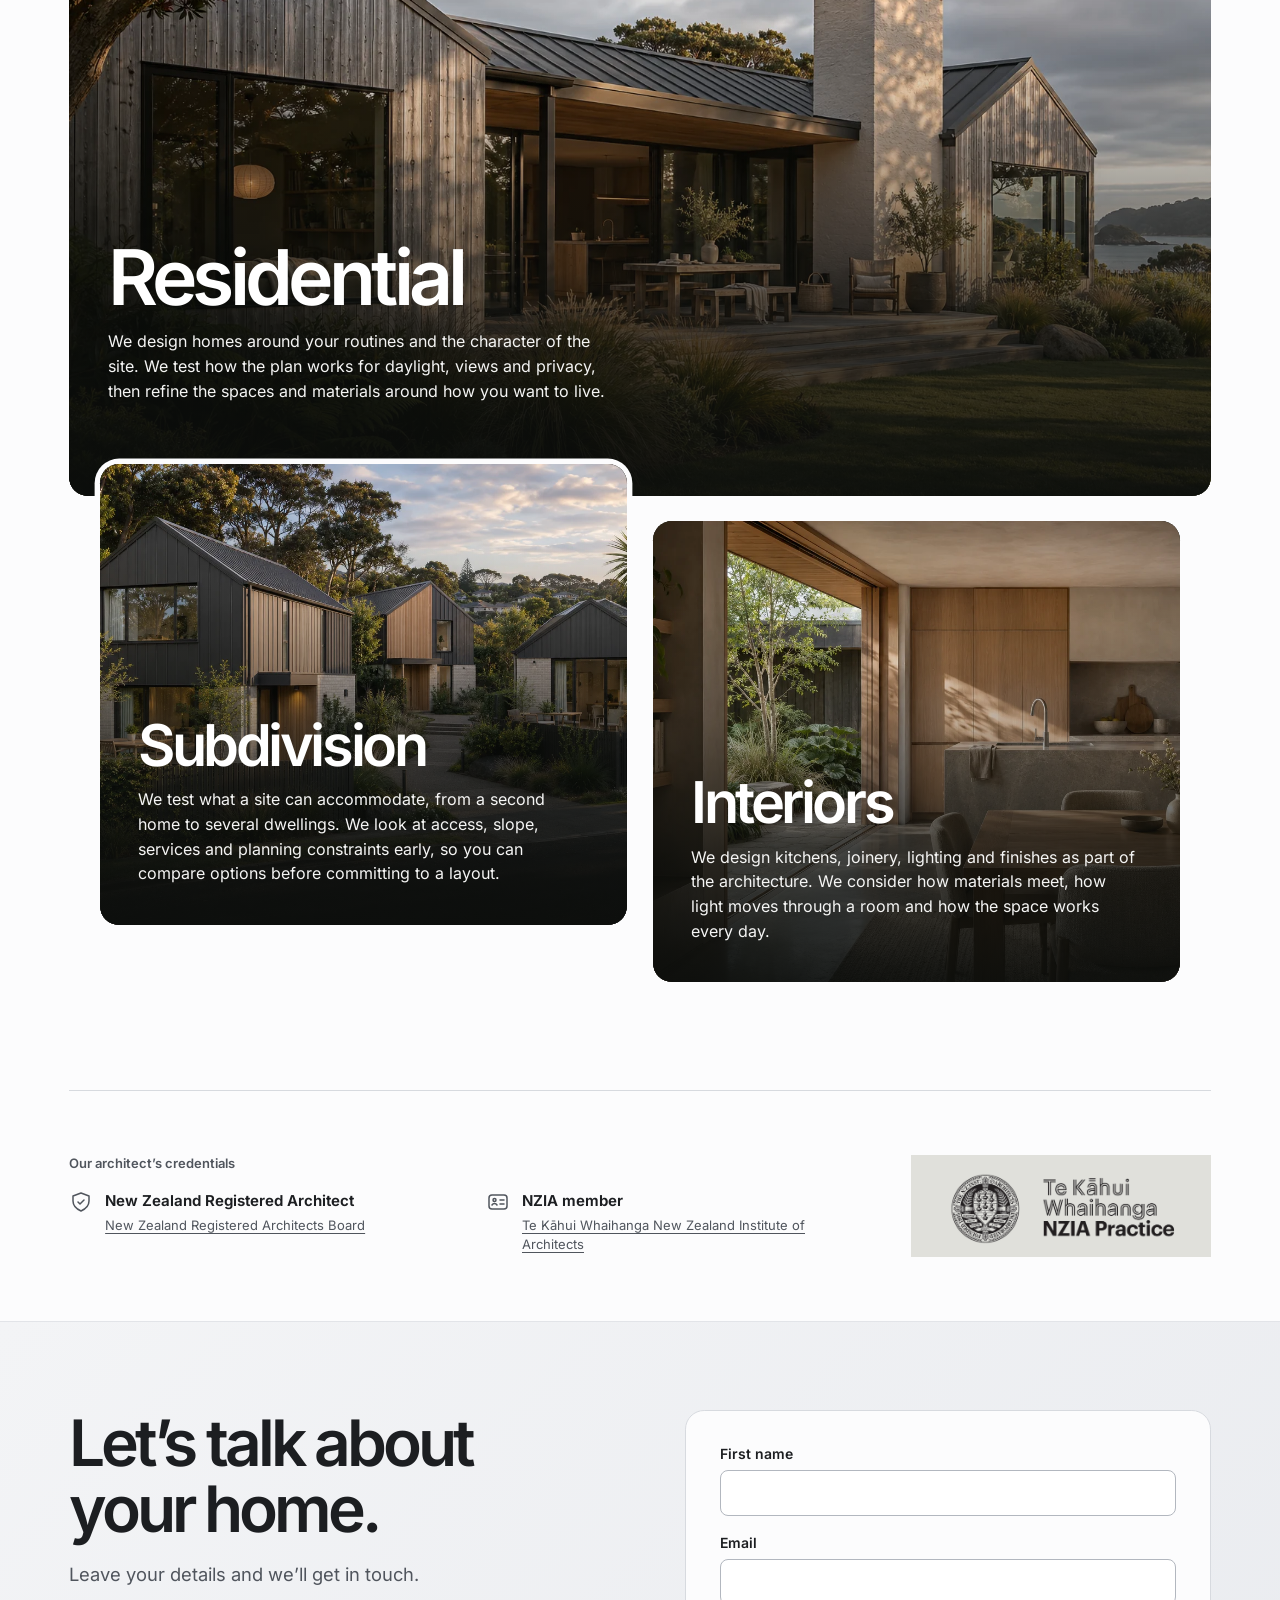
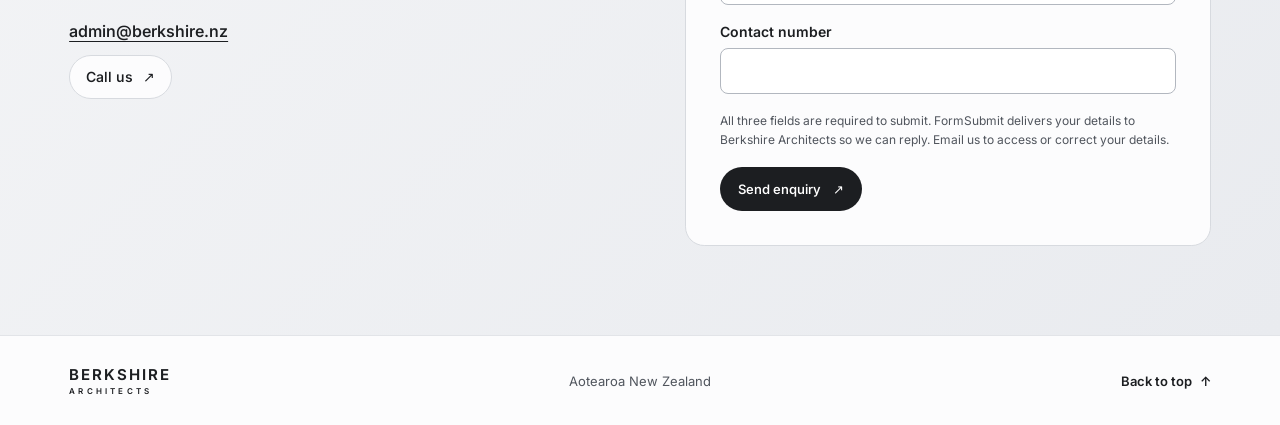
==== commit 89a88482: "Show Berkshire services and NZIA Practice mark" ====
--- a/index.html
+++ b/index.html
@@ -4,14 +4,14 @@
   <meta charset="utf-8">
   <meta name="viewport" content="width=device-width, initial-scale=1">
   <meta name="theme-color" content="#f2f3f5">
-  <meta name="description" content="Berkshire Architects is a New Zealand architecture practice designing homes and interiors around the people who live in them.">
+  <meta name="description" content="Berkshire Architects is a New Zealand architecture practice specialising in residential design, subdivision and interiors.">
   <meta property="og:type" content="website">
   <meta property="og:title" content="Berkshire Architects">
   <meta property="og:description" content="Residential architecture and interiors shaped by everyday life and the possibilities of place.">
   <title>Berkshire Architects — Architecture &amp; Interiors, New Zealand</title>
   <link rel="icon" href="data:,">
   <link rel="preload" href="assets/fonts/inter.woff2" as="font" type="font/woff2" crossorigin>
-  <link rel="stylesheet" href="styles.css?v=2">
+  <link rel="stylesheet" href="styles.css?v=3">
   <script src="site.js" defer></script>
 </head>
 <body id="home">
@@ -23,6 +23,7 @@
       </a>
       <nav class="primary-nav" id="primary-nav" aria-label="Main navigation">
         <a href="#approach">Approach</a>
+        <a href="#services">Services</a>
         <a href="#contact" class="nav-contact">Contact <span aria-hidden="true">↘</span></a>
       </nav>
     </div>
@@ -97,18 +98,54 @@
       </div>
     </section>
 
+    <section class="services wrap" id="services" aria-labelledby="services-title">
+      <h2 id="services-title" data-reveal>What we do.</h2>
+      <div class="service-gallery">
+        <article class="service-card service-residential collage-photo" data-reveal>
+          <div class="frame service-image">
+            <img src="assets/images/residential-design.webp" alt="A timber-clad home opening to a sheltered garden terrace" loading="lazy" decoding="async">
+          </div>
+          <div class="service-copy">
+            <h3>Residential</h3>
+            <p>We design homes around your routines and the character of the site. We test how the plan works for daylight, views and privacy, then refine the spaces and materials around how you want to live.</p>
+          </div>
+        </article>
+        <article class="service-card service-subdivision collage-photo" data-reveal>
+          <div class="frame service-image">
+            <img src="assets/images/subdivision-design.webp" alt="Three compact homes arranged around a landscaped approach" loading="lazy" decoding="async">
+          </div>
+          <div class="service-copy">
+            <h3>Subdivision</h3>
+            <p>We test what a site can accommodate, from a second home to several dwellings. We look at access, slope, services and planning constraints early, so you can compare options before committing to a layout.</p>
+          </div>
+        </article>
+        <article class="service-card service-interiors collage-photo" data-reveal>
+          <div class="frame service-image">
+            <img src="assets/images/interior-design.webp" alt="Oak joinery and a stone worktop in a kitchen overlooking a courtyard" loading="lazy" decoding="async">
+          </div>
+          <div class="service-copy">
+            <h3>Interiors</h3>
+            <p>We design kitchens, joinery, lighting and finishes as part of the architecture. We consider how materials meet, how light moves through a room and how the space works every day.</p>
+          </div>
+        </article>
+      </div>
+    </section>
+
     <section class="credentials wrap" aria-labelledby="credentials-title" data-reveal>
-      <h2 id="credentials-title">Our architect’s credentials</h2>
-      <ul>
-        <li>
-          <svg class="credential-icon" width="24" height="24" viewBox="0 0 24 24" fill="none" stroke="currentColor" stroke-width="1.5" stroke-linecap="round" stroke-linejoin="round" aria-hidden="true"><path d="M12 3 20 6v5c0 5-3.5 8-8 10-4.5-2-8-5-8-10V6l8-3Z"/><path d="m9 12 2 2 4-4"/></svg>
-          <span><strong>New Zealand Registered Architect</strong><a href="https://www.nzrab.nz/">New Zealand Registered Architects Board</a></span>
-        </li>
-        <li>
-          <svg class="credential-icon" width="24" height="24" viewBox="0 0 24 24" fill="none" stroke="currentColor" stroke-width="1.5" stroke-linecap="round" stroke-linejoin="round" aria-hidden="true"><rect x="3" y="5" width="18" height="14" rx="3"/><circle cx="8.5" cy="10" r="1.5"/><path d="M6 15c.6-1 1.4-1.5 2.5-1.5S10.4 14 11 15m3-5h4m-4 4h4"/></svg>
-          <span><strong>NZIA member</strong><a href="https://www.nzia.co.nz/">Te Kāhui Whaihanga New Zealand Institute of Architects</a></span>
-        </li>
-      </ul>
+      <div>
+        <h2 id="credentials-title">Our architect’s credentials</h2>
+        <ul>
+          <li>
+            <svg class="credential-icon" width="24" height="24" viewBox="0 0 24 24" fill="none" stroke="currentColor" stroke-width="1.5" stroke-linecap="round" stroke-linejoin="round" aria-hidden="true"><path d="M12 3 20 6v5c0 5-3.5 8-8 10-4.5-2-8-5-8-10V6l8-3Z"/><path d="m9 12 2 2 4-4"/></svg>
+            <span><strong>New Zealand Registered Architect</strong><a href="https://www.nzrab.nz/">New Zealand Registered Architects Board</a></span>
+          </li>
+          <li>
+            <svg class="credential-icon" width="24" height="24" viewBox="0 0 24 24" fill="none" stroke="currentColor" stroke-width="1.5" stroke-linecap="round" stroke-linejoin="round" aria-hidden="true"><rect x="3" y="5" width="18" height="14" rx="3"/><circle cx="8.5" cy="10" r="1.5"/><path d="M6 15c.6-1 1.4-1.5 2.5-1.5S10.4 14 11 15m3-5h4m-4 4h4"/></svg>
+            <span><strong>NZIA member</strong><a href="https://www.nzia.co.nz/">Te Kāhui Whaihanga New Zealand Institute of Architects</a></span>
+          </li>
+        </ul>
+      </div>
+      <img class="practice-mark" src="assets/images/nzia-practice.png" width="1392" height="474" alt="Te Kāhui Whaihanga NZIA Practice" loading="lazy" decoding="async">
     </section>
 
     <section class="contact" id="contact" aria-labelledby="contact-title">
@@ -118,7 +155,7 @@
           <p>Leave your details and we’ll get in touch.</p>
           <address>
             <a href="mailto:admin@berkshire.nz">admin@berkshire.nz</a>
-            <a href="tel:+64278877007">027 887 7007</a>
+            <a class="call-link" href="tel:+64278877007">Call us <span aria-hidden="true">↗</span></a>
           </address>
         </div>
         <form class="enquiry-form" action="https://formsubmit.co/admin@berkshire.nz" method="post" aria-label="Project enquiry" aria-describedby="enquiry-privacy" data-reveal>
--- a/styles.css
+++ b/styles.css
@@ -356,7 +356,89 @@
 .process-steps summary:hover { color: var(--secondary); }
 .process-steps p { max-width: 51ch; padding: 0 18px 16px 2px; color: var(--secondary); font-size: 15px; line-height: 1.6; }
 
-.credentials { padding-block: clamp(34px, 5vw, 68px); }
+.services { padding-block: var(--section-space); }
+.services h2 { margin-bottom: clamp(24px, 4vw, 58px); }
+
+.service-gallery {
+  display: grid;
+  grid-template-columns: repeat(2, minmax(0, 1fr));
+  align-items: start;
+  gap: clamp(14px, 2vw, 28px);
+  isolation: isolate;
+}
+
+.service-card {
+  position: relative;
+  isolation: isolate;
+  display: grid;
+  align-items: end;
+  min-height: clamp(380px, 36vw, 520px);
+  border-radius: var(--radius);
+  padding: clamp(20px, 3vw, 44px);
+  background: #30302c;
+  color: #fff;
+}
+
+.service-image, .service-card::after {
+  position: absolute;
+  inset: 0;
+  border-radius: inherit;
+}
+
+.service-card::after {
+  background: linear-gradient(0deg, rgb(12 14 12 / 92%), rgb(12 14 12 / 72%) 29%, rgb(12 14 12 / 28%) 56%, transparent 83%);
+  content: '';
+}
+
+.service-card .service-image { background: #30302c; }
+.service-image img { object-position: center 52%; }
+.service-copy { position: relative; z-index: 1; }
+
+.service-copy h3 {
+  margin: 0 0 12px;
+  font-size: clamp(35px, 4.5vw, 64px);
+  font-weight: 600;
+  letter-spacing: -0.06em;
+  line-height: 1.03;
+}
+
+.service-copy p {
+  max-width: 51ch;
+  color: #f5f5f4;
+  font-size: clamp(15px, 1.25vw, 18px);
+  line-height: 1.55;
+  text-wrap: pretty;
+}
+
+.service-residential {
+  grid-column: 1 / -1;
+  min-height: clamp(440px, 46vw, 680px);
+  padding-bottom: clamp(54px, 7.2vw, 108px);
+  --zoom-end: 1.16;
+}
+
+.service-residential .service-copy h3 { font-size: clamp(44px, 6vw, 84px); }
+.service-residential .service-copy p { max-width: 50ch; }
+
+.service-subdivision {
+  z-index: 1;
+  margin-top: calc(-1 * clamp(32px, 4.5vw, 66px));
+  margin-left: clamp(0px, 2.4vw, 36px);
+  box-shadow: 0 0 0 clamp(3px, 0.42vw, 7px) var(--paper);
+}
+
+.service-interiors { margin-right: clamp(0px, 2.4vw, 36px); }
+
+.credentials {
+  display: grid;
+  grid-template-columns: minmax(0, 1fr) minmax(220px, 300px);
+  align-items: center;
+  gap: clamp(23px, 4vw, 50px);
+  padding-block: clamp(34px, 5vw, 68px);
+  border-top: 1px solid var(--line);
+}
+
+.practice-mark { display: block; width: 100%; max-width: 300px; height: auto; }
 
 .credentials h2 {
   margin-bottom: 20px;
@@ -391,6 +473,21 @@
 .contact-detail > p { margin-top: 18px; }
 .contact-detail address { display: grid; justify-items: start; gap: 7px; margin-top: 24px; font-style: normal; }
 .contact-detail address a { min-height: 34px; padding-block: 7px; font-weight: 550; text-underline-offset: 4px; }
+
+.contact-detail .call-link {
+  display: inline-flex;
+  min-height: 44px;
+  align-items: center;
+  gap: 10px;
+  border: 1px solid var(--line);
+  border-radius: 999px;
+  padding: 10px 16px;
+  background: var(--paper);
+  font-size: 14px;
+  text-decoration: none;
+}
+
+.contact-detail .call-link:hover { border-color: var(--ink); }
 
 .enquiry-form {
   display: grid;
@@ -489,6 +586,7 @@
   .section-grid, .process-grid { column-gap: 30px; }
   .hero-media { height: clamp(390px, 70vw, 620px); }
   .approach-collage { height: clamp(390px, 61vw, 500px); }
+  .credentials ul { grid-template-columns: 1fr; }
 }
 
 @media (max-width: 620px) {
@@ -511,13 +609,24 @@
   .approach-collage .collage-photo { align-self: start; }
   .approach-summary { align-items: start; flex-direction: column; gap: 14px; }
   .process-grid { row-gap: 32px; }
-  .credentials ul { grid-template-columns: 1fr; }
+  .service-gallery, .credentials { grid-template-columns: 1fr; }
+  .service-card { min-height: clamp(360px, 106vw, 470px); }
+  .service-residential { padding-bottom: clamp(20px, 3vw, 44px); }
+  .service-subdivision, .service-interiors { margin: 0; box-shadow: none; }
+  .practice-mark { max-width: 265px; }
   .contact-inner { row-gap: 32px; }
   .footer-row { grid-template-columns: 1fr auto; row-gap: 4px; }
   .footer-location { grid-row: 2; text-align: left; }
   .back-top { grid-column: 2; grid-row: 1; }
 }
 
+@media (max-width: 380px) {
+  .header-inner { width: calc(100% - 24px); gap: 8px; }
+  .primary-nav { gap: 7px; }
+  .primary-nav .nav-contact { padding-inline: 8px; }
+  .nav-contact span { display: none; }
+}
+
 @media (prefers-reduced-motion: reduce) {
   html { scroll-behavior: auto; }
   *, *::before, *::after { animation: none !important; transition: none !important; }
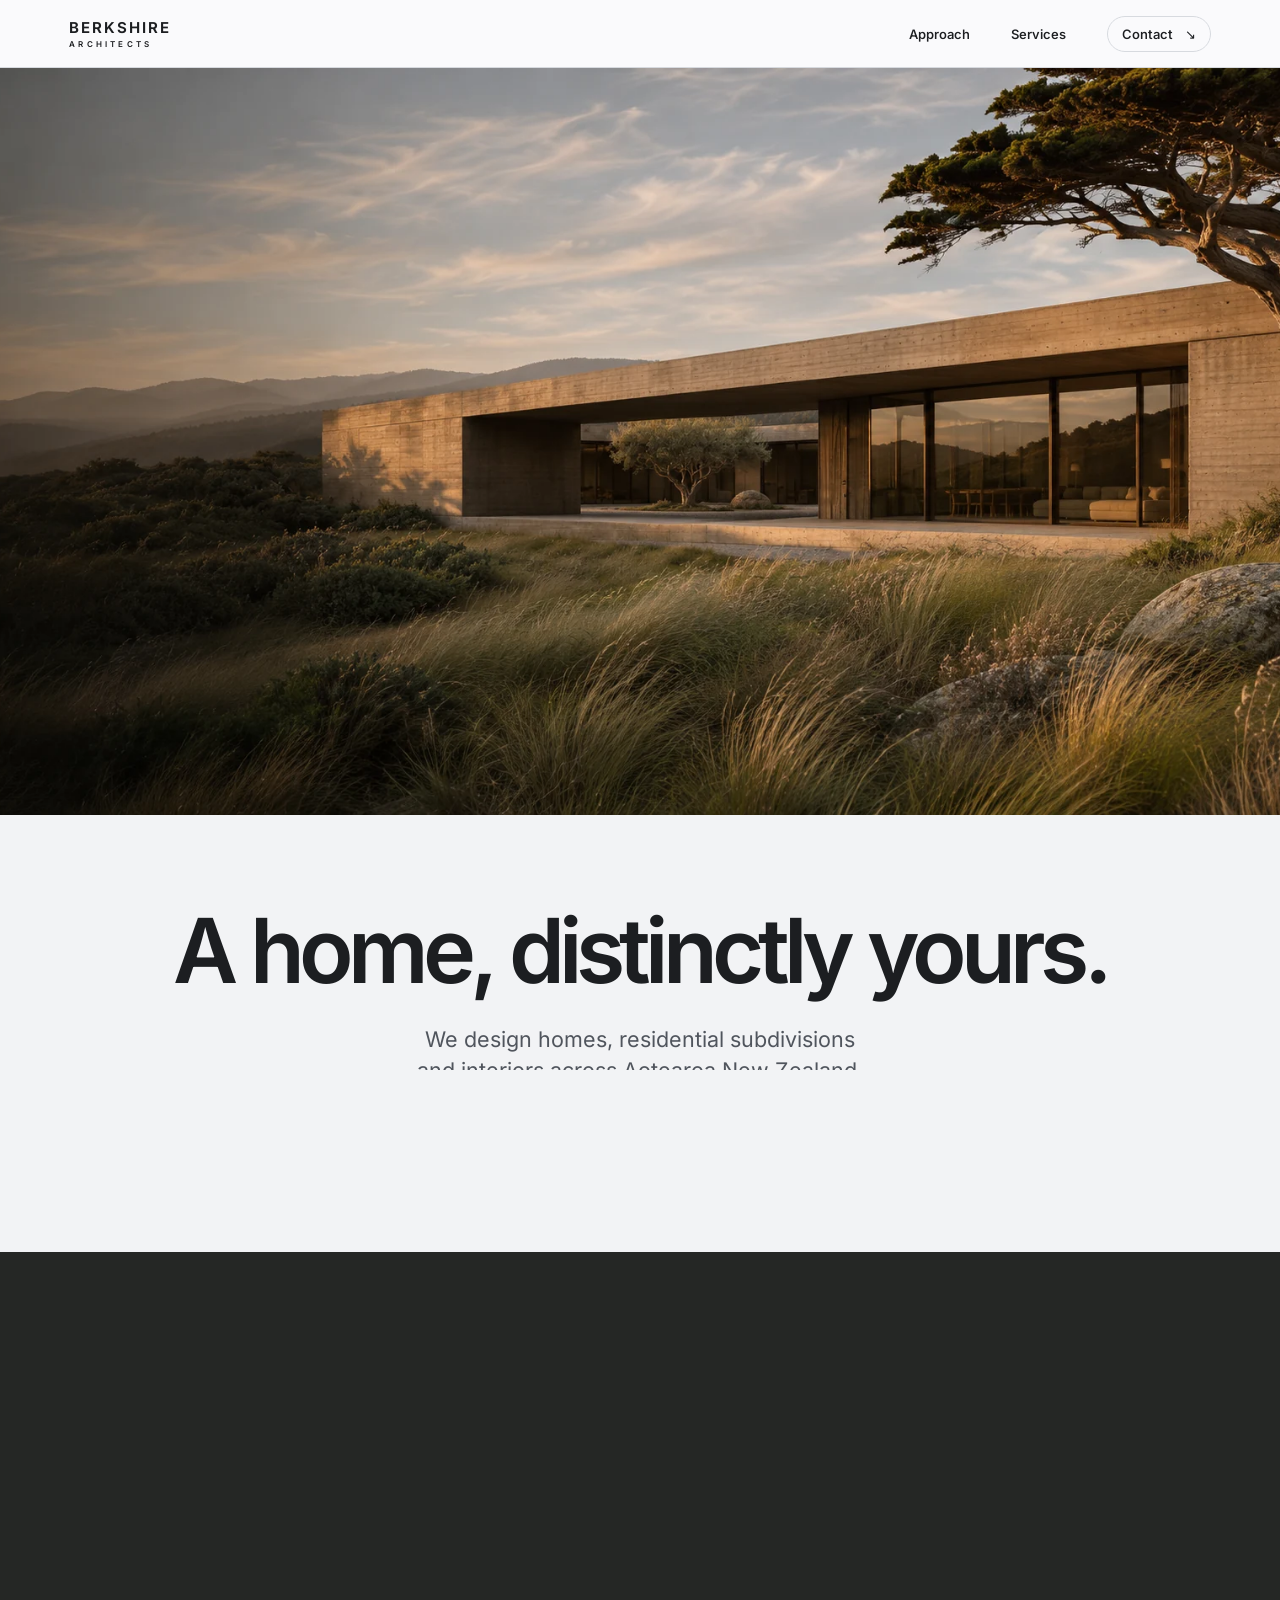
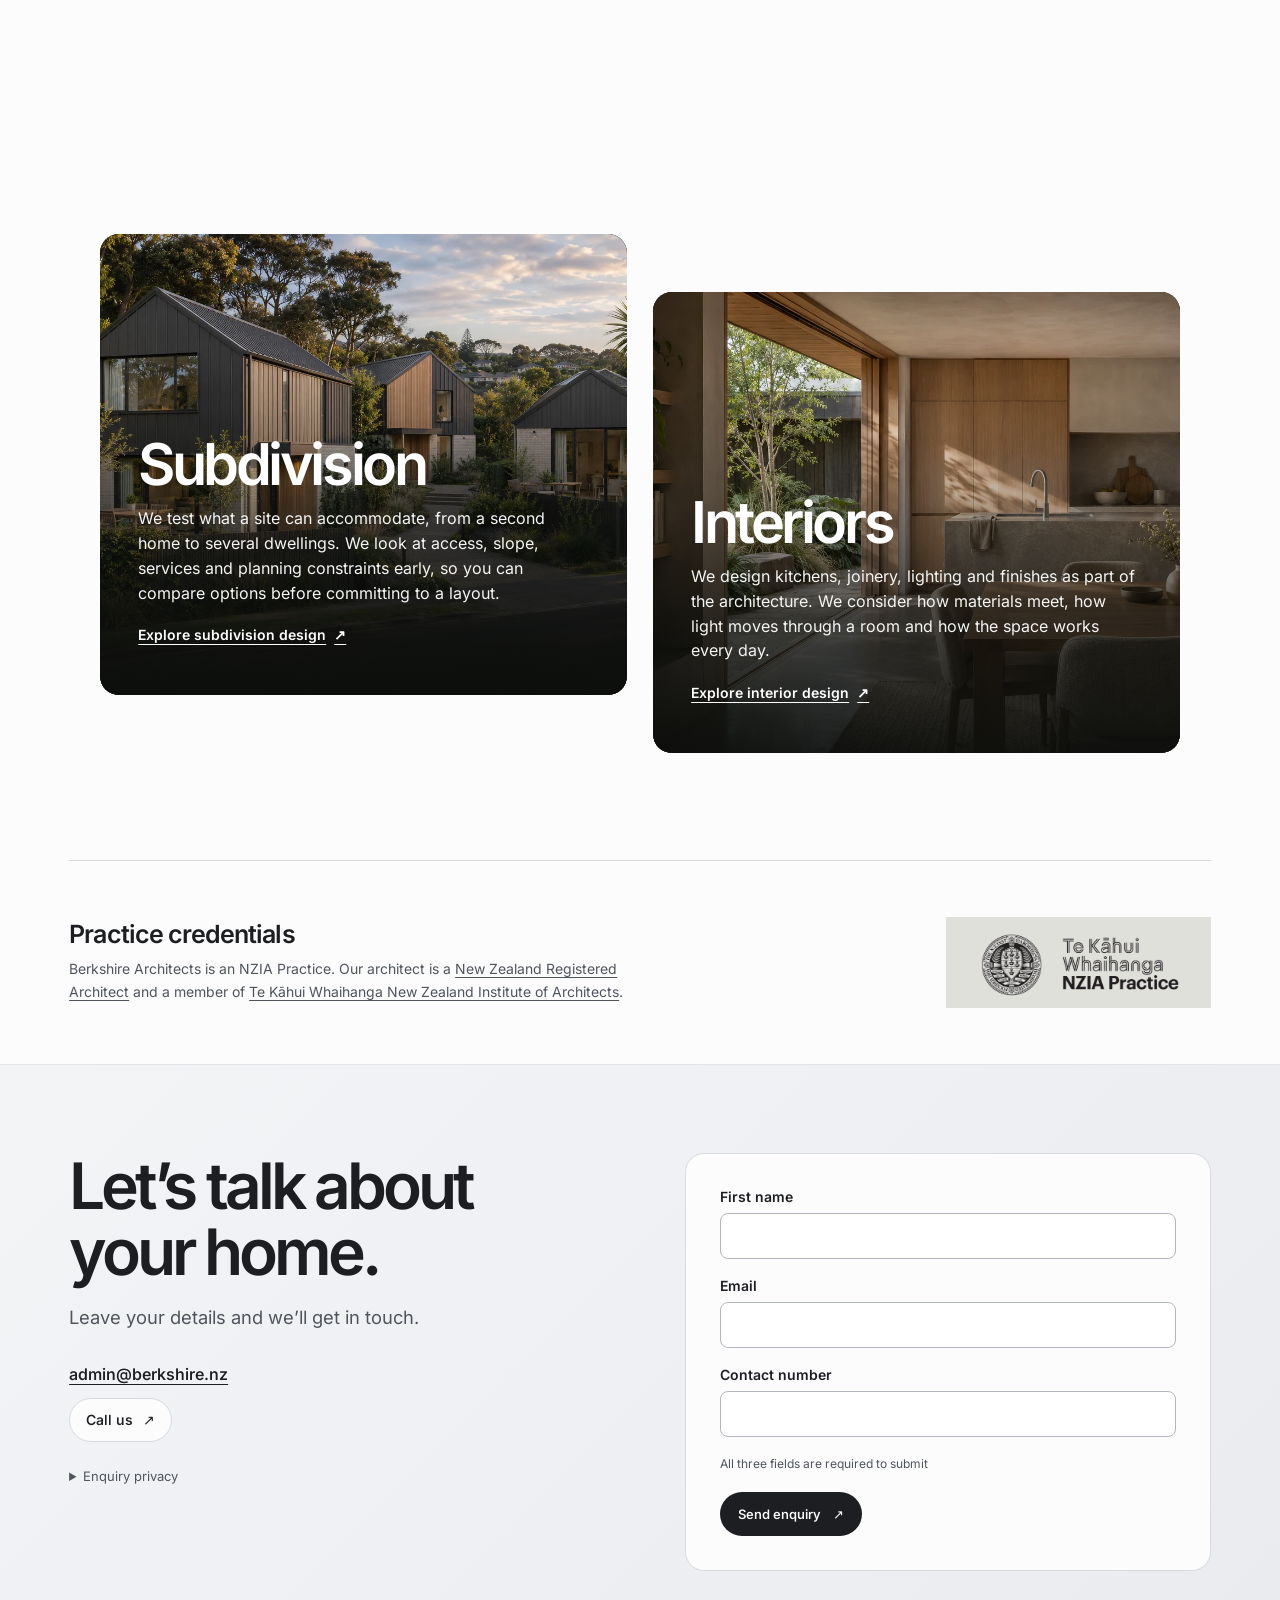
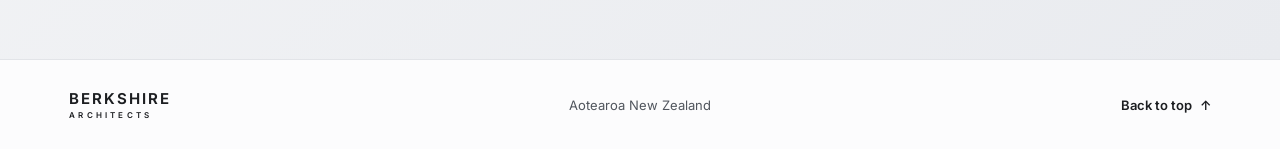
==== commit b9bd7cbe: "Simplify credentials and improve service discovery" ====
--- a/index.html
+++ b/index.html
@@ -4,15 +4,46 @@
   <meta charset="utf-8">
   <meta name="viewport" content="width=device-width, initial-scale=1">
   <meta name="theme-color" content="#f2f3f5">
-  <meta name="description" content="Berkshire Architects is a New Zealand architecture practice specialising in residential design, subdivision and interiors.">
+  <meta name="description" content="Berkshire Architects is a New Zealand architecture practice designing bespoke homes, residential subdivisions and interiors around the people who use them.">
+  <meta name="robots" content="max-image-preview:large">
+  <link rel="canonical" href="https://prettycoolapple.github.io/berkshire-architects/">
   <meta property="og:type" content="website">
-  <meta property="og:title" content="Berkshire Architects">
-  <meta property="og:description" content="Residential architecture and interiors shaped by everyday life and the possibilities of place.">
-  <title>Berkshire Architects — Architecture &amp; Interiors, New Zealand</title>
+  <meta property="og:locale" content="en_NZ">
+  <meta property="og:site_name" content="Berkshire Architects">
+  <meta property="og:url" content="https://prettycoolapple.github.io/berkshire-architects/">
+  <meta property="og:title" content="Berkshire Architects | Residential, Subdivision &amp; Interiors NZ">
+  <meta property="og:description" content="A New Zealand architecture practice for bespoke homes, residential subdivisions and interiors.">
+  <meta property="og:image" content="https://prettycoolapple.github.io/berkshire-architects/assets/images/coastal-house.webp">
+  <meta property="og:image:alt" content="A low concrete house set among coastal grasses">
+  <meta name="twitter:card" content="summary_large_image">
+  <title>Berkshire Architects | Residential, Subdivision &amp; Interiors NZ</title>
   <link rel="icon" href="data:,">
   <link rel="preload" href="assets/fonts/inter.woff2" as="font" type="font/woff2" crossorigin>
-  <link rel="stylesheet" href="styles.css?v=3">
+  <link rel="stylesheet" href="styles.css?v=4">
   <script src="site.js" defer></script>
+  <script type="application/ld+json">
+    {
+      "@context": "https://schema.org",
+      "@graph": [
+        {
+          "@type": "Organization",
+          "@id": "https://prettycoolapple.github.io/berkshire-architects/#organisation",
+          "name": "Berkshire Architects",
+          "url": "https://prettycoolapple.github.io/berkshire-architects/",
+          "description": "A New Zealand architecture practice for bespoke homes, residential subdivision and interiors.",
+          "areaServed": { "@type": "Country", "name": "New Zealand" }
+        },
+        {
+          "@type": "WebSite",
+          "@id": "https://prettycoolapple.github.io/berkshire-architects/#website",
+          "name": "Berkshire Architects",
+          "url": "https://prettycoolapple.github.io/berkshire-architects/",
+          "inLanguage": "en-NZ",
+          "publisher": { "@id": "https://prettycoolapple.github.io/berkshire-architects/#organisation" }
+        }
+      ]
+    }
+  </script>
 </head>
 <body id="home">
   <a class="skip-link" href="#main">Skip to content</a>
@@ -37,7 +68,7 @@
       </picture>
       <div class="hero-copy wrap" data-reveal>
         <h1 id="hero-title">A home, <span>distinctly yours.</span></h1>
-        <p class="hero-description">New Zealand architecture and interiors, shaped around how you live.</p>
+        <p class="hero-description">We design homes, residential subdivisions and interiors across Aotearoa New Zealand.</p>
         <a class="button-link" href="#approach">Explore our approach <span aria-hidden="true">↓</span></a>
       </div>
     </section>
@@ -72,28 +103,20 @@
         <div class="process-copy" data-reveal>
           <p class="eyebrow">How we work</p>
           <h2 id="process-title">From questions to design.</h2>
-          <div class="process-steps">
-            <details name="design-process" open>
-              <summary>Listen &amp; understand</summary>
-              <p>We talk through a typical day in your home and what could make it better. That gives us a brief grounded in real life.</p>
-            </details>
-            <details name="design-process">
-              <summary>Explore the possibilities</summary>
-              <p>We test layouts, daylight, and how the home sits on the land before choosing a direction together.</p>
-            </details>
-            <details name="design-process">
-              <summary>Resolve the details</summary>
-              <p>We refine what you’ll see and touch every day, from a window that frames the view to the feel of the materials underfoot.</p>
-            </details>
-          </div>
-        </div>
-        <div class="process-photos">
-          <figure class="frame collage-photo process-passage" data-reveal>
-            <img src="assets/images/concrete-passage.webp" alt="Sunlight crossing the walkways of a concrete building" loading="lazy" decoding="async">
-          </figure>
-          <figure class="frame collage-photo process-stair" data-reveal>
-            <img src="assets/images/concrete-stair.webp" alt="A curved staircase in a softly lit concrete interior" loading="lazy" decoding="async">
-          </figure>
+        </div>
+        <div class="process-steps" data-reveal>
+          <details name="design-process" open>
+            <summary>Listen &amp; understand</summary>
+            <p>We talk through a typical day in your home and what could make it better. That gives us a brief grounded in real life.</p>
+          </details>
+          <details name="design-process">
+            <summary>Explore the possibilities</summary>
+            <p>We test layouts, daylight, and how the home sits on the land before choosing a direction together.</p>
+          </details>
+          <details name="design-process">
+            <summary>Resolve the details</summary>
+            <p>We refine what you’ll see and touch every day, from a window that frames the view to the feel of the materials underfoot.</p>
+          </details>
         </div>
       </div>
     </section>
@@ -108,6 +131,7 @@
           <div class="service-copy">
             <h3>Residential</h3>
             <p>We design homes around your routines and the character of the site. We test how the plan works for daylight, views and privacy, then refine the spaces and materials around how you want to live.</p>
+            <a href="services/residential/">Explore residential architecture <span aria-hidden="true">↗</span></a>
           </div>
         </article>
         <article class="service-card service-subdivision collage-photo" data-reveal>
@@ -117,6 +141,7 @@
           <div class="service-copy">
             <h3>Subdivision</h3>
             <p>We test what a site can accommodate, from a second home to several dwellings. We look at access, slope, services and planning constraints early, so you can compare options before committing to a layout.</p>
+            <a href="services/subdivision/">Explore subdivision design <span aria-hidden="true">↗</span></a>
           </div>
         </article>
         <article class="service-card service-interiors collage-photo" data-reveal>
@@ -126,24 +151,16 @@
           <div class="service-copy">
             <h3>Interiors</h3>
             <p>We design kitchens, joinery, lighting and finishes as part of the architecture. We consider how materials meet, how light moves through a room and how the space works every day.</p>
+            <a href="services/interiors/">Explore interior design <span aria-hidden="true">↗</span></a>
           </div>
         </article>
       </div>
     </section>
 
-    <section class="credentials wrap" aria-labelledby="credentials-title" data-reveal>
+    <section class="credentials wrap" id="credentials" aria-labelledby="credentials-title" data-reveal>
       <div>
-        <h2 id="credentials-title">Our architect’s credentials</h2>
-        <ul>
-          <li>
-            <svg class="credential-icon" width="24" height="24" viewBox="0 0 24 24" fill="none" stroke="currentColor" stroke-width="1.5" stroke-linecap="round" stroke-linejoin="round" aria-hidden="true"><path d="M12 3 20 6v5c0 5-3.5 8-8 10-4.5-2-8-5-8-10V6l8-3Z"/><path d="m9 12 2 2 4-4"/></svg>
-            <span><strong>New Zealand Registered Architect</strong><a href="https://www.nzrab.nz/">New Zealand Registered Architects Board</a></span>
-          </li>
-          <li>
-            <svg class="credential-icon" width="24" height="24" viewBox="0 0 24 24" fill="none" stroke="currentColor" stroke-width="1.5" stroke-linecap="round" stroke-linejoin="round" aria-hidden="true"><rect x="3" y="5" width="18" height="14" rx="3"/><circle cx="8.5" cy="10" r="1.5"/><path d="M6 15c.6-1 1.4-1.5 2.5-1.5S10.4 14 11 15m3-5h4m-4 4h4"/></svg>
-            <span><strong>NZIA member</strong><a href="https://www.nzia.co.nz/">Te Kāhui Whaihanga New Zealand Institute of Architects</a></span>
-          </li>
-        </ul>
+        <h2 id="credentials-title">Practice credentials</h2>
+        <p>Berkshire Architects is an NZIA Practice. Our architect is a <a href="https://www.nzrab.nz/">New Zealand Registered Architect</a> and a member of <a href="https://www.nzia.co.nz/">Te Kāhui Whaihanga New Zealand Institute of Architects</a>.</p>
       </div>
       <img class="practice-mark" src="assets/images/nzia-practice.png" width="1392" height="474" alt="Te Kāhui Whaihanga NZIA Practice" loading="lazy" decoding="async">
     </section>
@@ -157,8 +174,12 @@
             <a href="mailto:admin@berkshire.nz">admin@berkshire.nz</a>
             <a class="call-link" href="tel:+64278877007">Call us <span aria-hidden="true">↗</span></a>
           </address>
-        </div>
-        <form class="enquiry-form" action="https://formsubmit.co/admin@berkshire.nz" method="post" aria-label="Project enquiry" aria-describedby="enquiry-privacy" data-reveal>
+          <details class="enquiry-privacy">
+            <summary>Enquiry privacy</summary>
+            <p>We use your name, email address and contact number to reply to your enquiry. FormSubmit processes the form on our behalf. You can email us directly, or ask us to access or correct your details, at <a href="mailto:admin@berkshire.nz">admin@berkshire.nz</a>.</p>
+          </details>
+        </div>
+        <form class="enquiry-form" action="https://formsubmit.co/admin@berkshire.nz" method="post" aria-label="Project enquiry" aria-describedby="enquiry-requirements" data-reveal>
           <input type="hidden" name="_subject" value="New Berkshire Architects enquiry">
           <label for="first-name">First name</label>
           <input id="first-name" name="name" type="text" autocomplete="given-name" maxlength="100" required>
@@ -166,7 +187,7 @@
           <input id="email" name="email" type="email" autocomplete="email" maxlength="254" required>
           <label for="phone">Contact number</label>
           <input id="phone" name="phone" type="tel" autocomplete="tel" pattern="(?=(?:\D*\d){7,15}\D*$)[0-9+\(\) .\-]+" title="Enter a phone number with 7 to 15 digits, including any country code." maxlength="32" required>
-          <p id="enquiry-privacy">All three fields are required to submit. FormSubmit delivers your details to Berkshire Architects so we can reply. Email us to access or correct your details.</p>
+          <p id="enquiry-requirements">All three fields are required to submit</p>
           <button class="button-link" type="submit">Send enquiry <span aria-hidden="true">↗</span></button>
         </form>
       </div>
--- a/styles.css
+++ b/styles.css
@@ -308,23 +308,11 @@
 
 .process-grid {
   grid-template-columns: 0.85fr 1.15fr;
-  align-items: center;
-}
-
-.process-photos {
-  display: grid;
-  grid-template-columns: repeat(9, minmax(0, 1fr));
-  grid-template-rows: repeat(7, minmax(0, 1fr));
-  aspect-ratio: 1.37;
-  isolation: isolate;
-}
-
-.process-passage { grid-area: 1 / 1 / 7 / 6; }
-.process-stair { grid-area: 2 / 5 / 8 / 10; z-index: 1; box-shadow: 0 0 0 clamp(3px, 0.42vw, 7px) var(--silver); }
-.process-stair img { object-position: 42% center; }
+  align-items: start;
+}
 
 .process h2 { max-width: 12ch; }
-.process-steps { margin-top: clamp(20px, 3vw, 36px); }
+.process-steps { align-self: center; }
 
 .process-steps details { border-top: 1px solid var(--line); }
 .process-steps details:last-child { border-bottom: 1px solid var(--line); }
@@ -410,6 +398,20 @@
   text-wrap: pretty;
 }
 
+.service-copy a {
+  display: inline-flex;
+  min-height: 44px;
+  align-items: center;
+  gap: 8px;
+  margin-top: 7px;
+  font-size: 14px;
+  font-weight: 600;
+  text-decoration: underline;
+  text-underline-offset: 4px;
+}
+
+.service-copy a:focus-visible { outline-color: #fff; }
+
 .service-residential {
   grid-column: 1 / -1;
   min-height: clamp(440px, 46vw, 680px);
@@ -431,36 +433,30 @@
 
 .credentials {
   display: grid;
-  grid-template-columns: minmax(0, 1fr) minmax(220px, 300px);
+  grid-template-columns: minmax(0, 1fr) minmax(205px, 265px);
   align-items: center;
   gap: clamp(23px, 4vw, 50px);
-  padding-block: clamp(34px, 5vw, 68px);
+  padding-block: clamp(32px, 4.4vw, 62px);
   border-top: 1px solid var(--line);
 }
 
-.practice-mark { display: block; width: 100%; max-width: 300px; height: auto; }
+.practice-mark { display: block; width: 100%; height: auto; }
 
 .credentials h2 {
-  margin-bottom: 20px;
+  margin-bottom: 10px;
+  font-size: clamp(20px, 2vw, 25px);
+  letter-spacing: -0.035em;
+}
+
+.credentials p {
+  max-width: 65ch;
   color: var(--secondary);
-  font-size: 13px;
-  letter-spacing: 0;
-}
-
-.credentials ul {
-  display: grid;
-  grid-template-columns: 1fr 1fr;
-  gap: 24px 42px;
-  margin: 0;
-  padding: 0;
-  list-style: none;
-}
-
-.credentials li { display: flex; align-items: start; gap: 12px; }
-.credential-icon { flex: 0 0 24px; color: var(--secondary); }
-.credentials strong, .credentials a { display: block; line-height: 1.5; }
-.credentials strong { margin-bottom: 3px; font-size: 15px; font-weight: 650; }
-.credentials a { color: var(--secondary); font-size: 13px; text-underline-offset: 3px; }
+  font-size: 14px;
+  line-height: 1.65;
+  text-wrap: pretty;
+}
+
+.credentials a, .enquiry-privacy a { text-underline-offset: 3px; }
 
 .contact {
   border-top: 1px solid #e2e4e8;
@@ -488,6 +484,18 @@
 }
 
 .contact-detail .call-link:hover { border-color: var(--ink); }
+
+.enquiry-privacy {
+  max-width: 52ch;
+  margin-top: 16px;
+  color: var(--secondary);
+  font-size: 13px;
+  line-height: 1.6;
+  overflow-wrap: anywhere;
+}
+
+.enquiry-privacy summary { width: fit-content; padding-block: 8px; cursor: pointer; }
+.enquiry-privacy p { margin-top: 5px; }
 
 .enquiry-form {
   display: grid;
@@ -541,6 +549,46 @@
 
 .back-top:hover { text-decoration: underline; text-underline-offset: 4px; }
 
+.service-page { padding-block: clamp(42px, 6vw, 90px); }
+
+.service-page-header {
+  max-width: 920px;
+  margin-bottom: clamp(24px, 4vw, 52px);
+}
+
+.service-page-header h1 { font-size: clamp(44px, 6.7vw, 92px); }
+.service-page-header .text-link { margin-bottom: 20px; }
+.service-page-header p {
+  max-width: 56ch;
+  margin-top: 18px;
+  color: var(--secondary);
+  font-size: clamp(17px, 1.7vw, 23px);
+  line-height: 1.5;
+  text-wrap: pretty;
+}
+
+.service-page-image { aspect-ratio: 2; }
+.service-page-image img { object-position: center 54%; }
+
+.service-page-content {
+  display: grid;
+  gap: clamp(28px, 4vw, 50px);
+  max-width: 740px;
+  margin: clamp(32px, 6vw, 88px) auto 0;
+}
+
+.service-page-content h2 { font-size: clamp(26px, 3.4vw, 40px); }
+.service-page-content p {
+  margin-top: 12px;
+  color: var(--secondary);
+  font-size: 17px;
+  line-height: 1.65;
+  text-wrap: pretty;
+}
+
+.service-page-next { border-top: 1px solid var(--line); padding-top: 18px; }
+.service-page-next .button-link { margin-top: 0; }
+
 @keyframes reveal {
   from { opacity: 0.82; transform: translateY(14px); }
   to { opacity: 1; transform: translateY(0); }
@@ -586,7 +634,6 @@
   .section-grid, .process-grid { column-gap: 30px; }
   .hero-media { height: clamp(390px, 70vw, 620px); }
   .approach-collage { height: clamp(390px, 61vw, 500px); }
-  .credentials ul { grid-template-columns: 1fr; }
 }
 
 @media (max-width: 620px) {
@@ -610,10 +657,11 @@
   .approach-summary { align-items: start; flex-direction: column; gap: 14px; }
   .process-grid { row-gap: 32px; }
   .service-gallery, .credentials { grid-template-columns: 1fr; }
-  .service-card { min-height: clamp(360px, 106vw, 470px); }
+  .service-card { min-height: clamp(388px, 106vw, 480px); }
   .service-residential { padding-bottom: clamp(20px, 3vw, 44px); }
   .service-subdivision, .service-interiors { margin: 0; box-shadow: none; }
-  .practice-mark { max-width: 265px; }
+  .practice-mark { max-width: 245px; }
+  .service-page-image { aspect-ratio: 1.35; }
   .contact-inner { row-gap: 32px; }
   .footer-row { grid-template-columns: 1fr auto; row-gap: 4px; }
   .footer-location { grid-row: 2; text-align: left; }
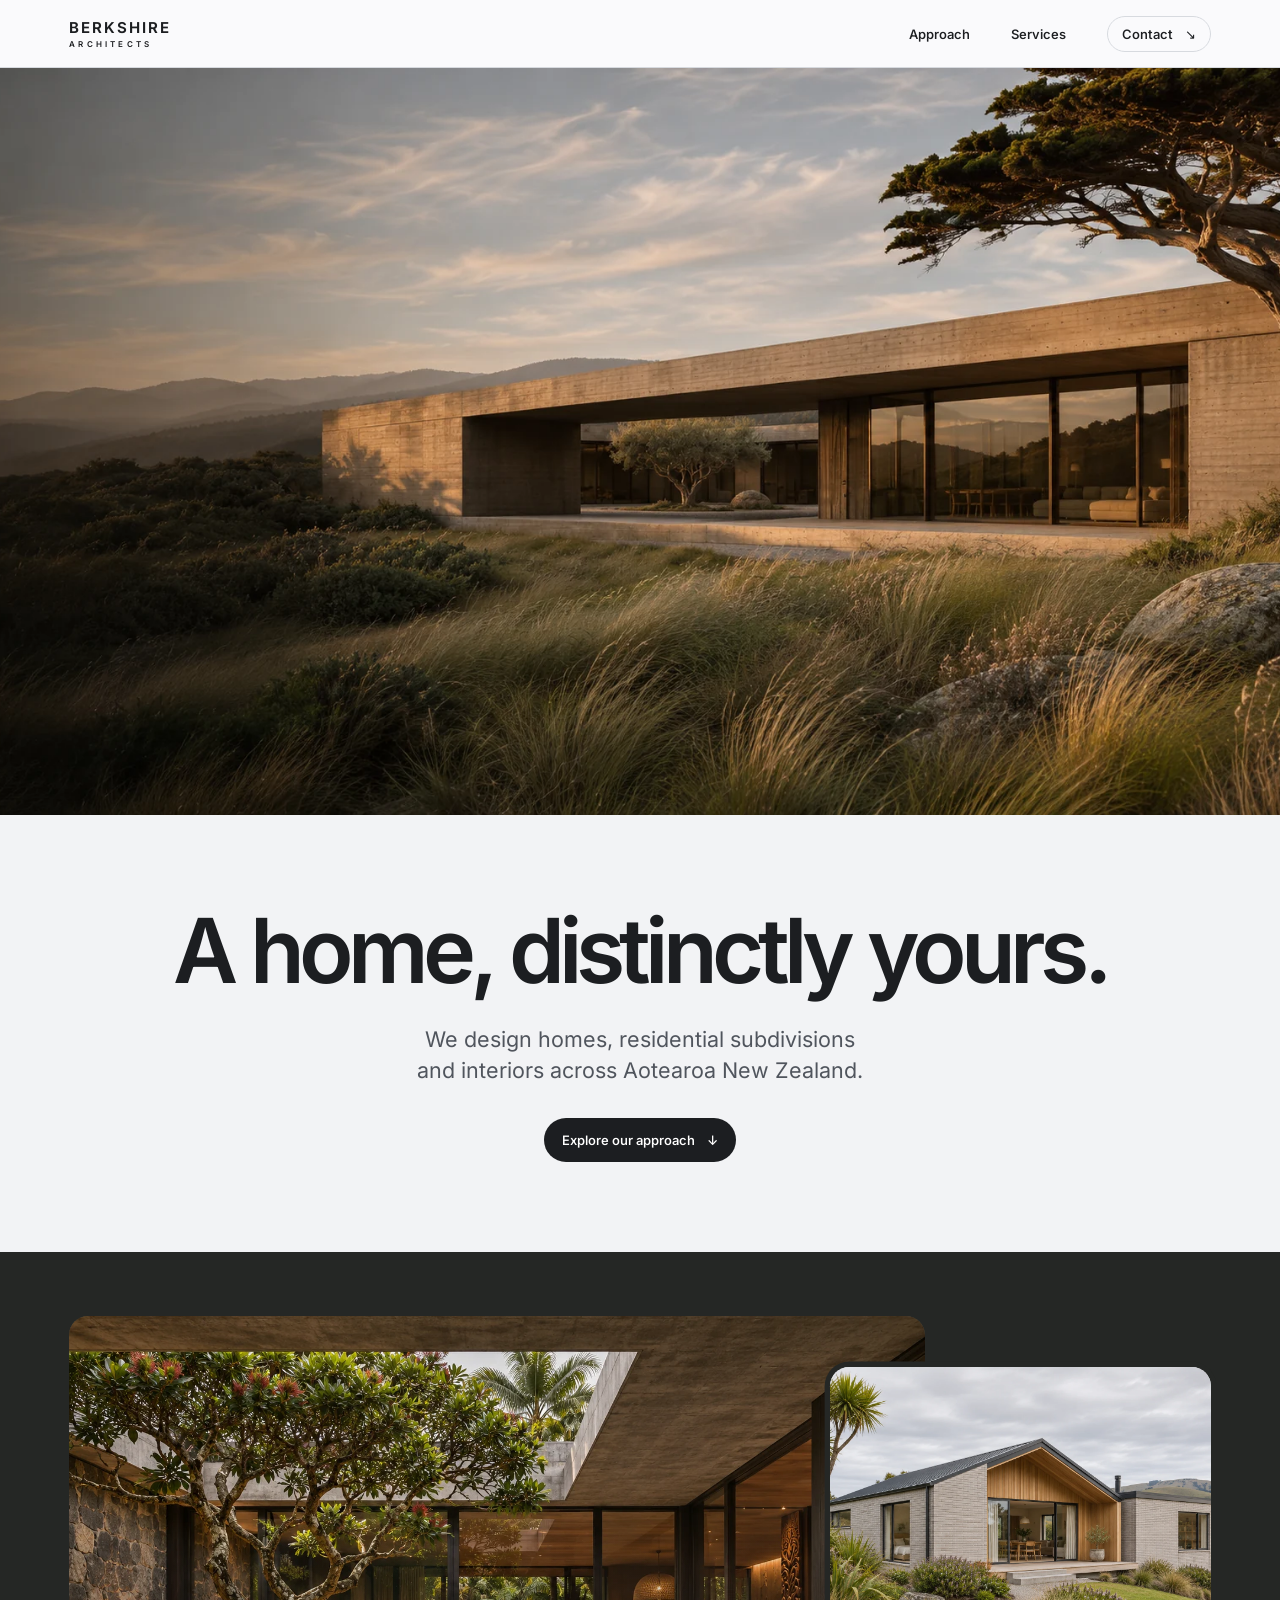
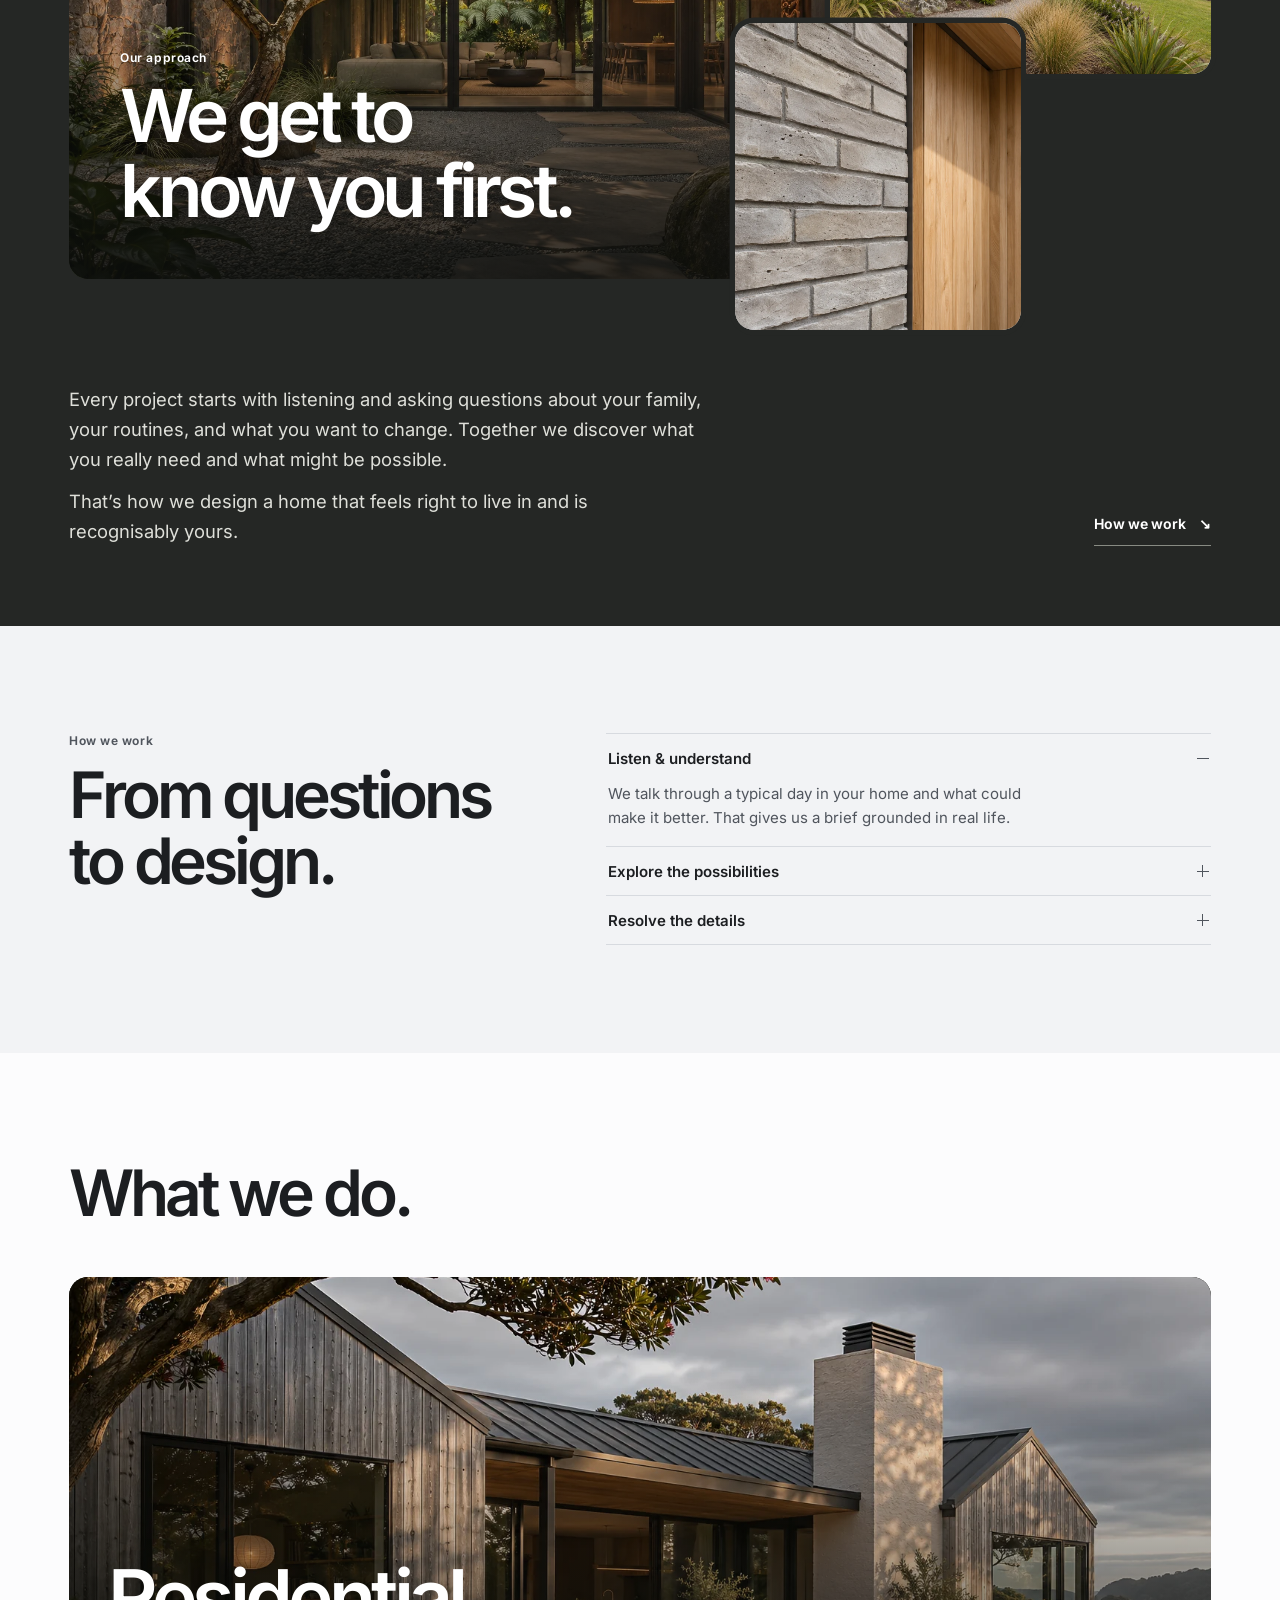
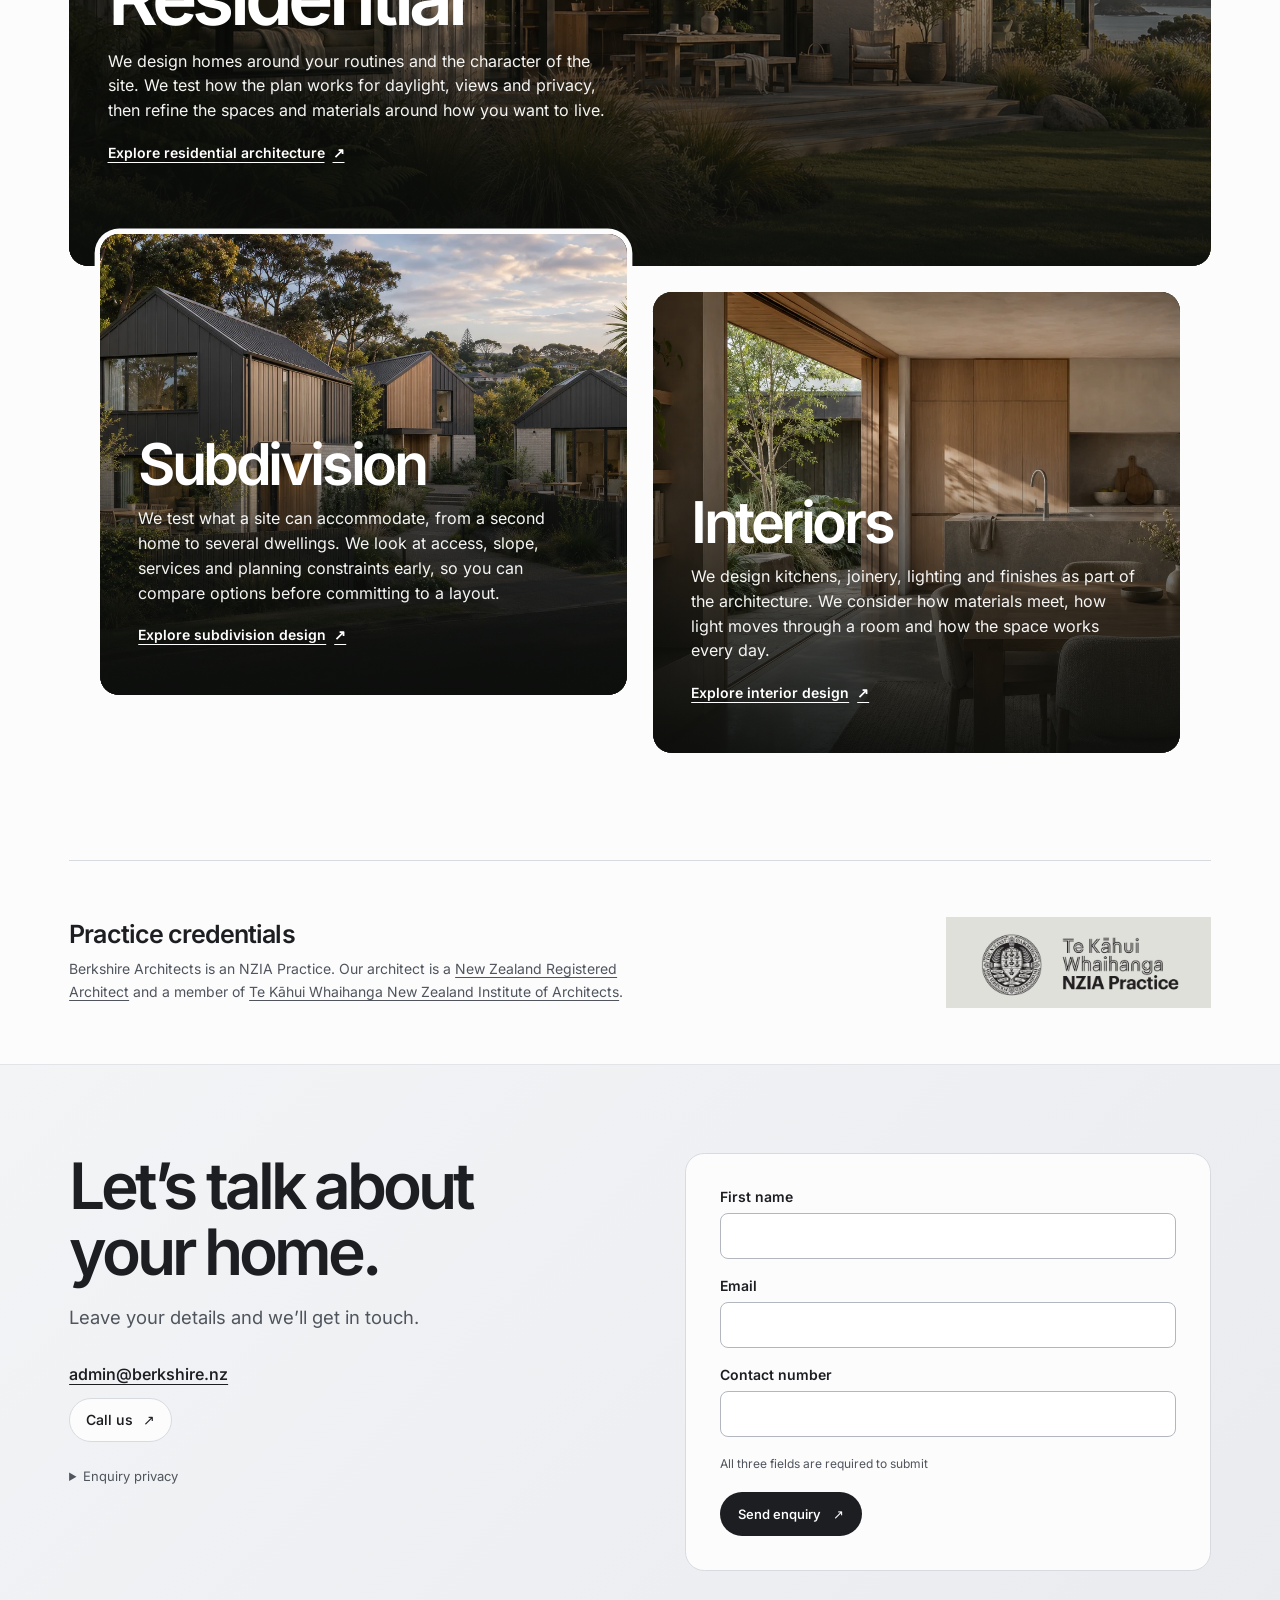
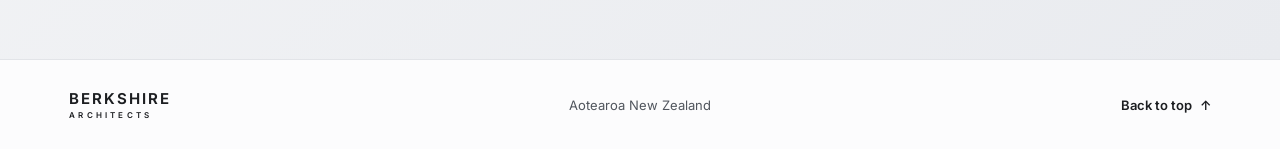
==== commit e284c6db: "Use berkshire.nz as the public site domain" ====
--- a/index.html
+++ b/index.html
@@ -6,14 +6,14 @@
   <meta name="theme-color" content="#f2f3f5">
   <meta name="description" content="Berkshire Architects is a New Zealand architecture practice designing bespoke homes, residential subdivisions and interiors around the people who use them.">
   <meta name="robots" content="max-image-preview:large">
-  <link rel="canonical" href="https://prettycoolapple.github.io/berkshire-architects/">
+  <link rel="canonical" href="https://berkshire.nz/">
   <meta property="og:type" content="website">
   <meta property="og:locale" content="en_NZ">
   <meta property="og:site_name" content="Berkshire Architects">
-  <meta property="og:url" content="https://prettycoolapple.github.io/berkshire-architects/">
+  <meta property="og:url" content="https://berkshire.nz/">
   <meta property="og:title" content="Berkshire Architects | Residential, Subdivision &amp; Interiors NZ">
   <meta property="og:description" content="A New Zealand architecture practice for bespoke homes, residential subdivisions and interiors.">
-  <meta property="og:image" content="https://prettycoolapple.github.io/berkshire-architects/assets/images/coastal-house.webp">
+  <meta property="og:image" content="https://berkshire.nz/assets/images/coastal-house.webp">
   <meta property="og:image:alt" content="A low concrete house set among coastal grasses">
   <meta name="twitter:card" content="summary_large_image">
   <title>Berkshire Architects | Residential, Subdivision &amp; Interiors NZ</title>
@@ -27,19 +27,19 @@
       "@graph": [
         {
           "@type": "Organization",
-          "@id": "https://prettycoolapple.github.io/berkshire-architects/#organisation",
+          "@id": "https://berkshire.nz/#organisation",
           "name": "Berkshire Architects",
-          "url": "https://prettycoolapple.github.io/berkshire-architects/",
+          "url": "https://berkshire.nz/",
           "description": "A New Zealand architecture practice for bespoke homes, residential subdivision and interiors.",
           "areaServed": { "@type": "Country", "name": "New Zealand" }
         },
         {
           "@type": "WebSite",
-          "@id": "https://prettycoolapple.github.io/berkshire-architects/#website",
+          "@id": "https://berkshire.nz/#website",
           "name": "Berkshire Architects",
-          "url": "https://prettycoolapple.github.io/berkshire-architects/",
+          "url": "https://berkshire.nz/",
           "inLanguage": "en-NZ",
-          "publisher": { "@id": "https://prettycoolapple.github.io/berkshire-architects/#organisation" }
+          "publisher": { "@id": "https://berkshire.nz/#organisation" }
         }
       ]
     }
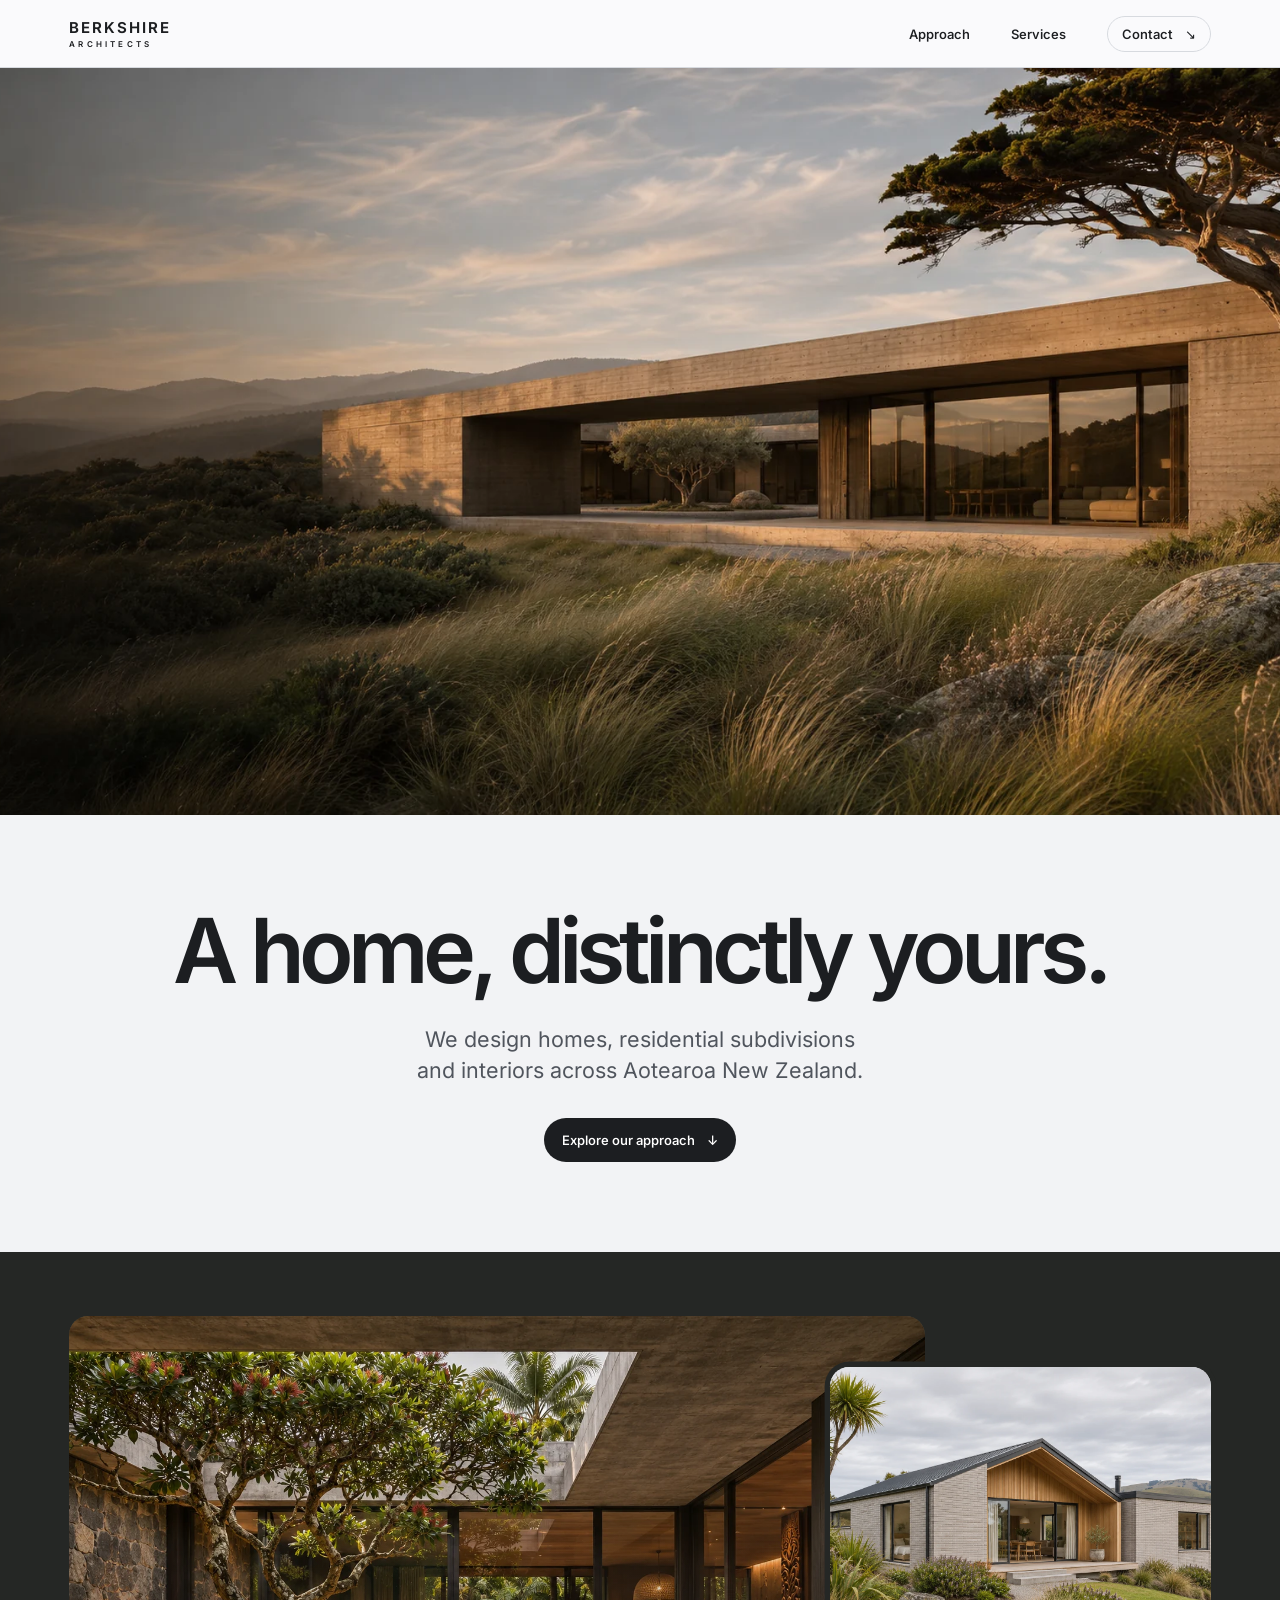
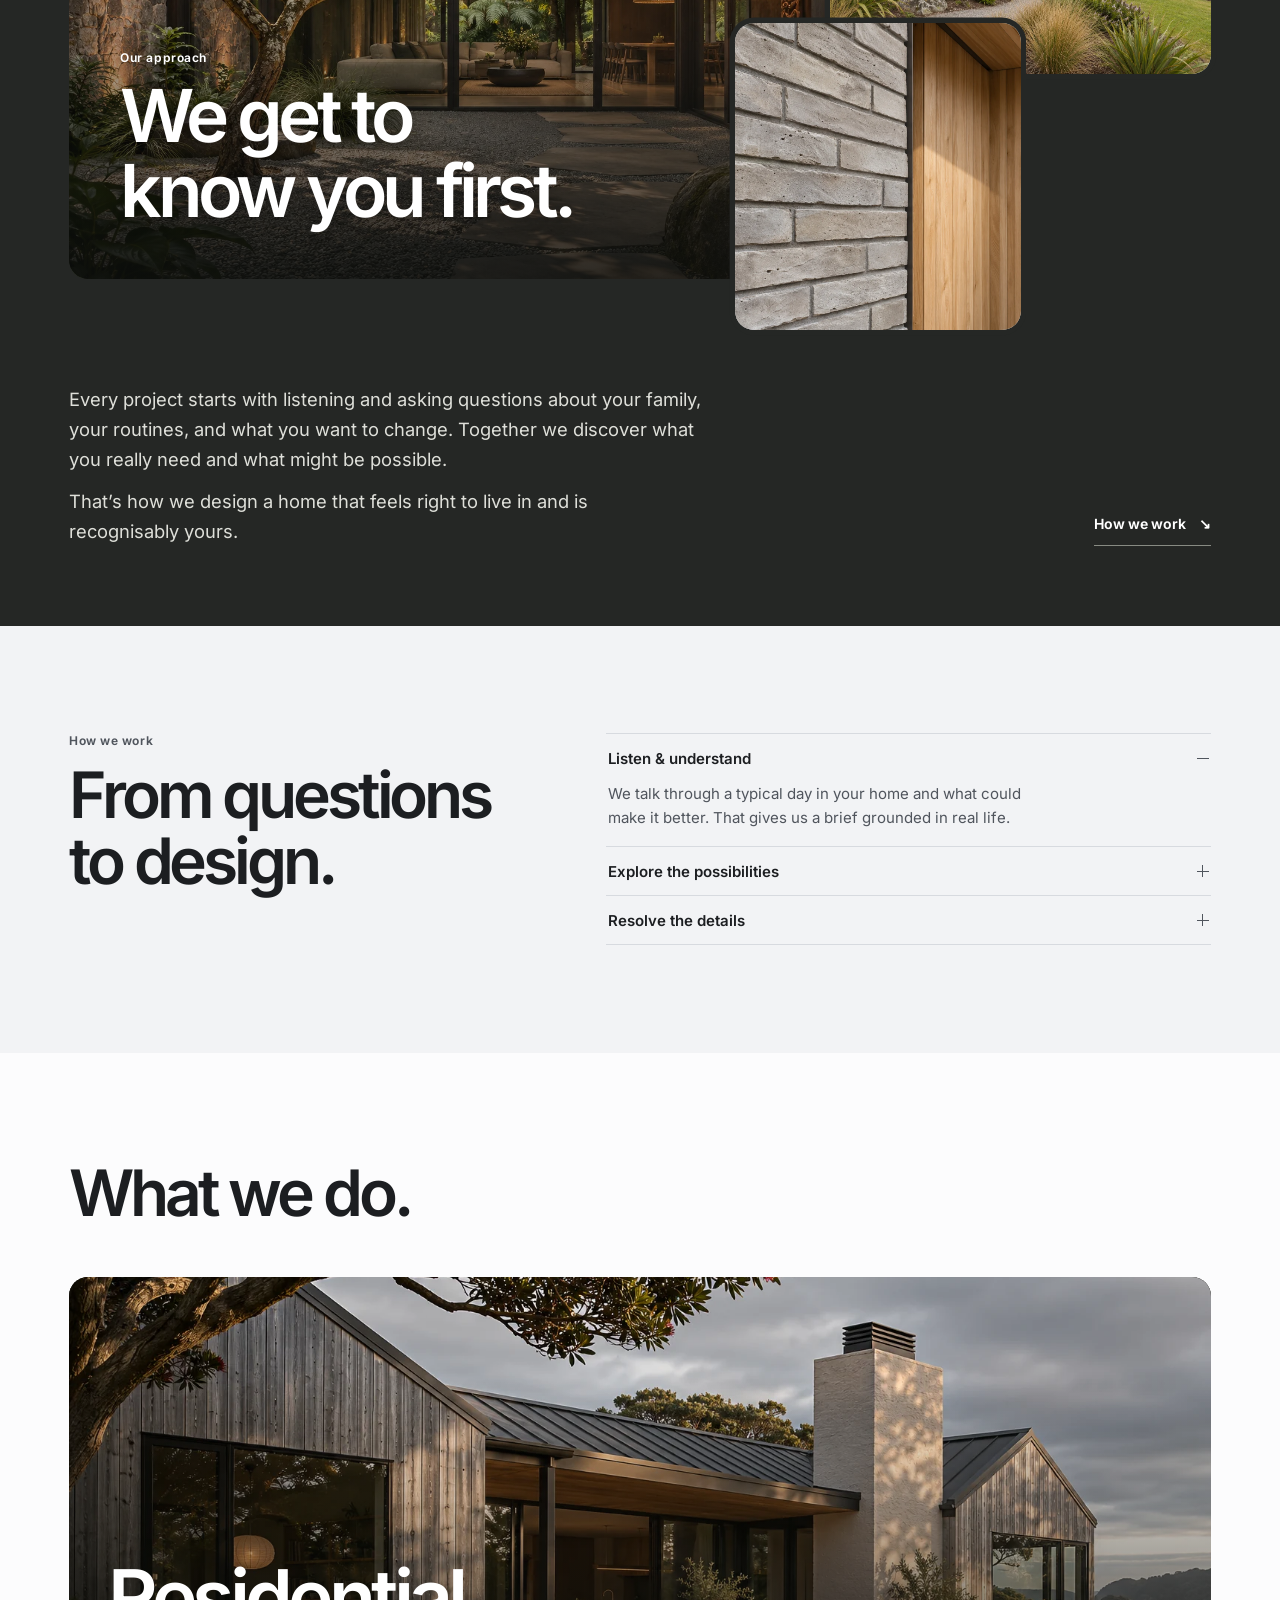
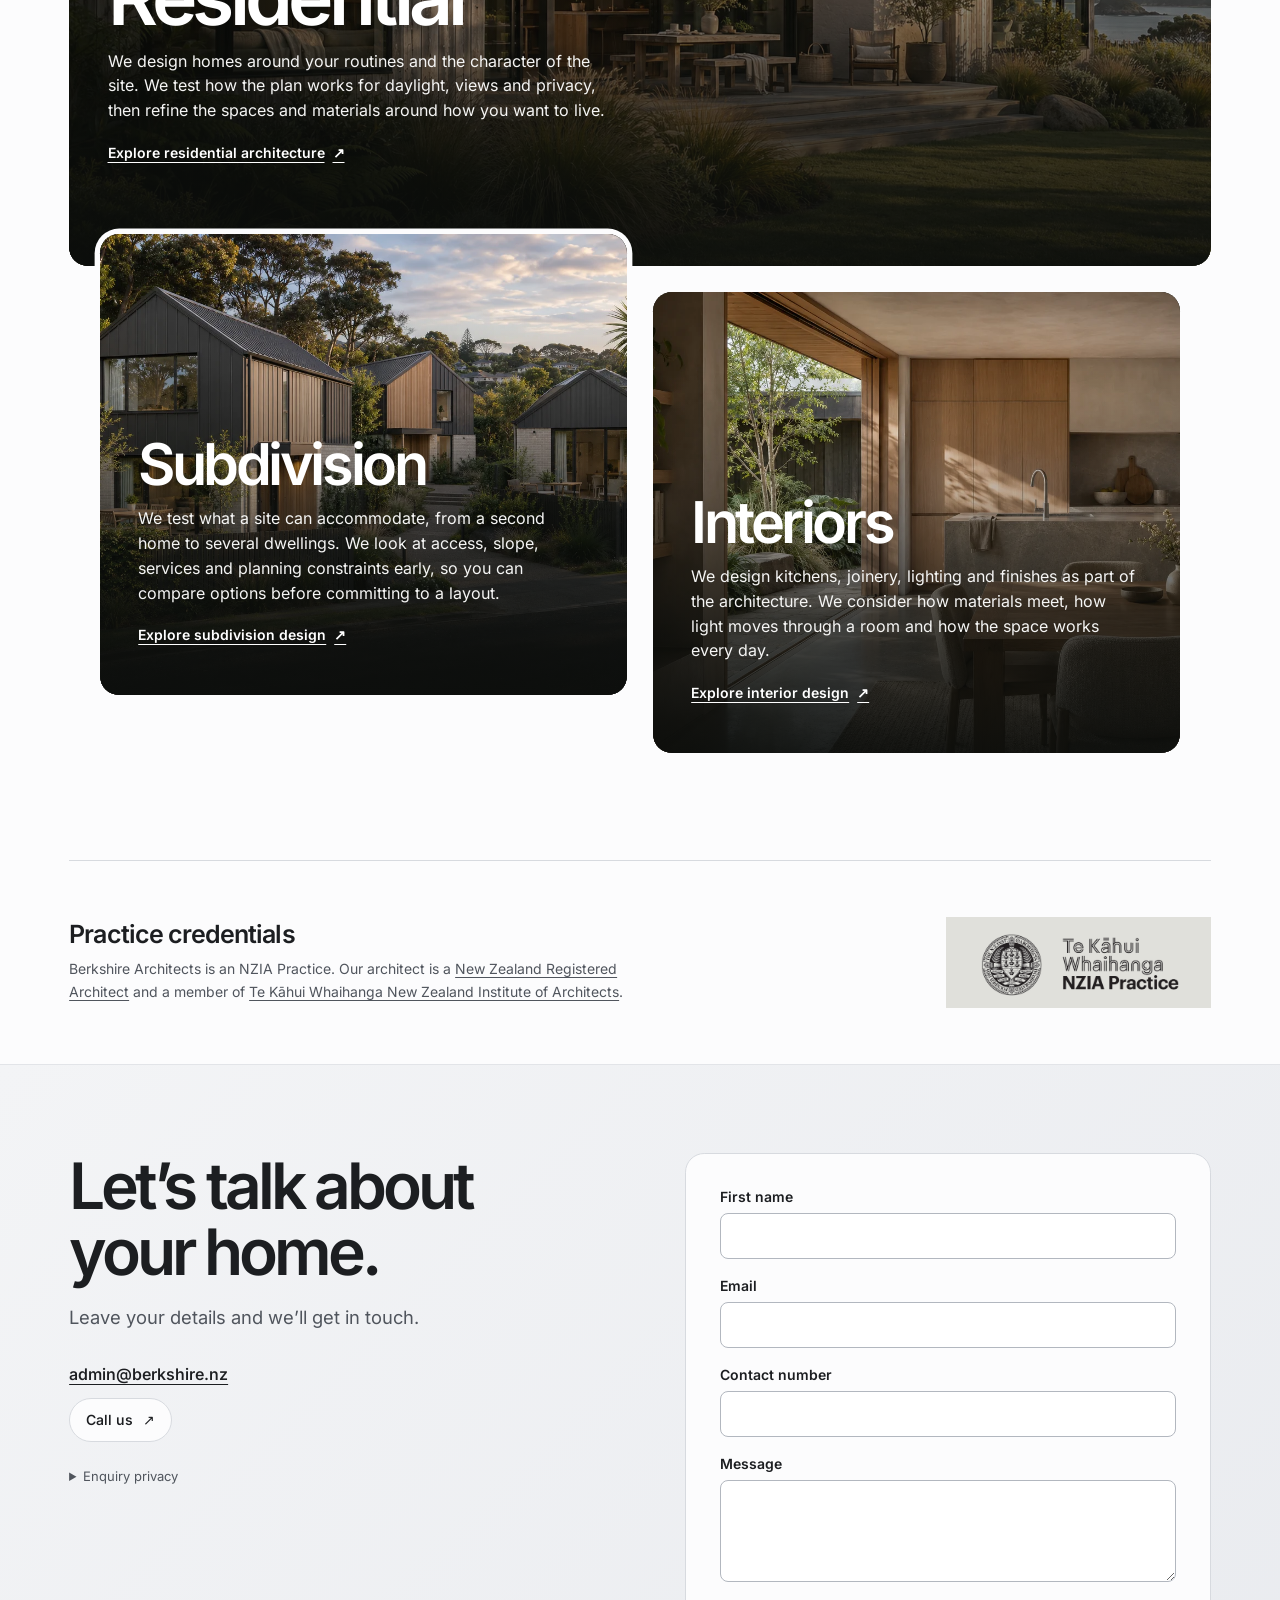
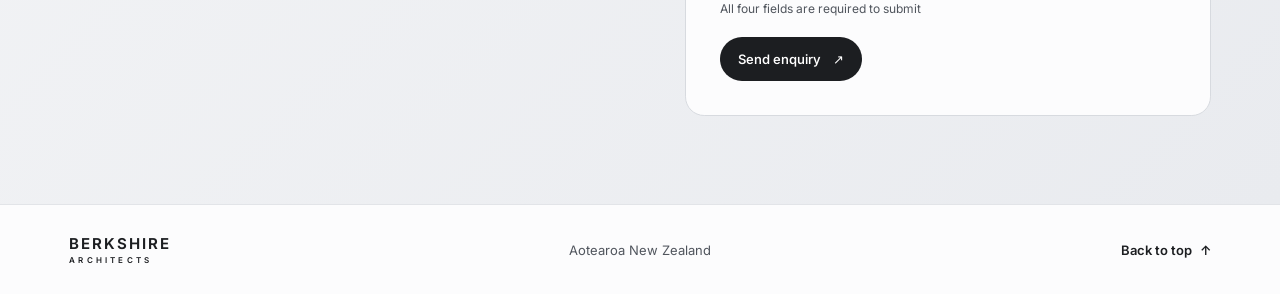
==== commit f13c05e0: "Store website enquiries and send SMTP notifications" ====
--- a/index.html
+++ b/index.html
@@ -19,8 +19,8 @@
   <title>Berkshire Architects | Residential, Subdivision &amp; Interiors NZ</title>
   <link rel="icon" href="data:,">
   <link rel="preload" href="assets/fonts/inter.woff2" as="font" type="font/woff2" crossorigin>
-  <link rel="stylesheet" href="styles.css?v=4">
-  <script src="site.js" defer></script>
+  <link rel="stylesheet" href="styles.css?v=5">
+  <script src="site.js?v=2" defer></script>
   <script type="application/ld+json">
     {
       "@context": "https://schema.org",
@@ -176,19 +176,26 @@
           </address>
           <details class="enquiry-privacy">
             <summary>Enquiry privacy</summary>
-            <p>We use your name, email address and contact number to reply to your enquiry. FormSubmit processes the form on our behalf. You can email us directly, or ask us to access or correct your details, at <a href="mailto:admin@berkshire.nz">admin@berkshire.nz</a>.</p>
-          </details>
-        </div>
-        <form class="enquiry-form" action="https://formsubmit.co/admin@berkshire.nz" method="post" aria-label="Project enquiry" aria-describedby="enquiry-requirements" data-reveal>
-          <input type="hidden" name="_subject" value="New Berkshire Architects enquiry">
+            <p>We store your contact details and message so we can reply to your enquiry. To access or correct your details, email <a href="mailto:admin@berkshire.nz">admin@berkshire.nz</a>.</p>
+          </details>
+        </div>
+        <form class="enquiry-form" method="post" aria-label="Project enquiry" aria-describedby="enquiry-requirements" data-endpoint="https://snxzozhpoxkqrjoywzvi.supabase.co/functions/v1/berkshire-enquiry" data-reveal>
           <label for="first-name">First name</label>
           <input id="first-name" name="name" type="text" autocomplete="given-name" maxlength="100" required>
           <label for="email">Email</label>
           <input id="email" name="email" type="email" autocomplete="email" maxlength="254" required>
           <label for="phone">Contact number</label>
           <input id="phone" name="phone" type="tel" autocomplete="tel" pattern="(?=(?:\D*\d){7,15}\D*$)[0-9+\(\) .\-]+" title="Enter a phone number with 7 to 15 digits, including any country code." maxlength="32" required>
-          <p id="enquiry-requirements">All three fields are required to submit</p>
-          <button class="button-link" type="submit">Send enquiry <span aria-hidden="true">↗</span></button>
+          <label for="message">Message</label>
+          <textarea id="message" name="message" rows="4" maxlength="2000" required></textarea>
+          <div class="enquiry-trap" aria-hidden="true">
+            <label for="website">Website</label>
+            <input id="website" name="website" type="text" tabindex="-1" autocomplete="off">
+          </div>
+          <p id="enquiry-requirements">All four fields are required to submit</p>
+          <button class="button-link" type="submit" disabled>Send enquiry <span aria-hidden="true">↗</span></button>
+          <p class="enquiry-status" role="status"></p>
+          <noscript><p>Please email <a href="mailto:admin@berkshire.nz">admin@berkshire.nz</a> to send your enquiry.</p></noscript>
         </form>
       </div>
     </section>
--- a/styles.css
+++ b/styles.css
@@ -509,7 +509,8 @@
 
 .enquiry-form label { margin-bottom: 8px; font-size: 14px; font-weight: 600; }
 
-.enquiry-form input:not([type='hidden']) {
+.enquiry-form input,
+.enquiry-form textarea {
   width: 100%;
   min-width: 0;
   min-height: 46px;
@@ -522,8 +523,12 @@
   font: inherit;
 }
 
+.enquiry-form textarea { resize: vertical; }
+.enquiry-trap { position: absolute; width: 1px; height: 1px; overflow: hidden; clip-path: inset(50%); }
 .enquiry-form p { color: var(--secondary); font-size: 12px; line-height: 1.55; }
 .enquiry-form .button-link { justify-self: start; margin-top: 18px; }
+.enquiry-form .button-link:disabled { opacity: .65; cursor: default; }
+.enquiry-form .enquiry-status:not(:empty), .enquiry-form noscript p { margin-top: 12px; font-size: 14px; }
 
 .site-footer { padding-block: 23px 22px; }
 
